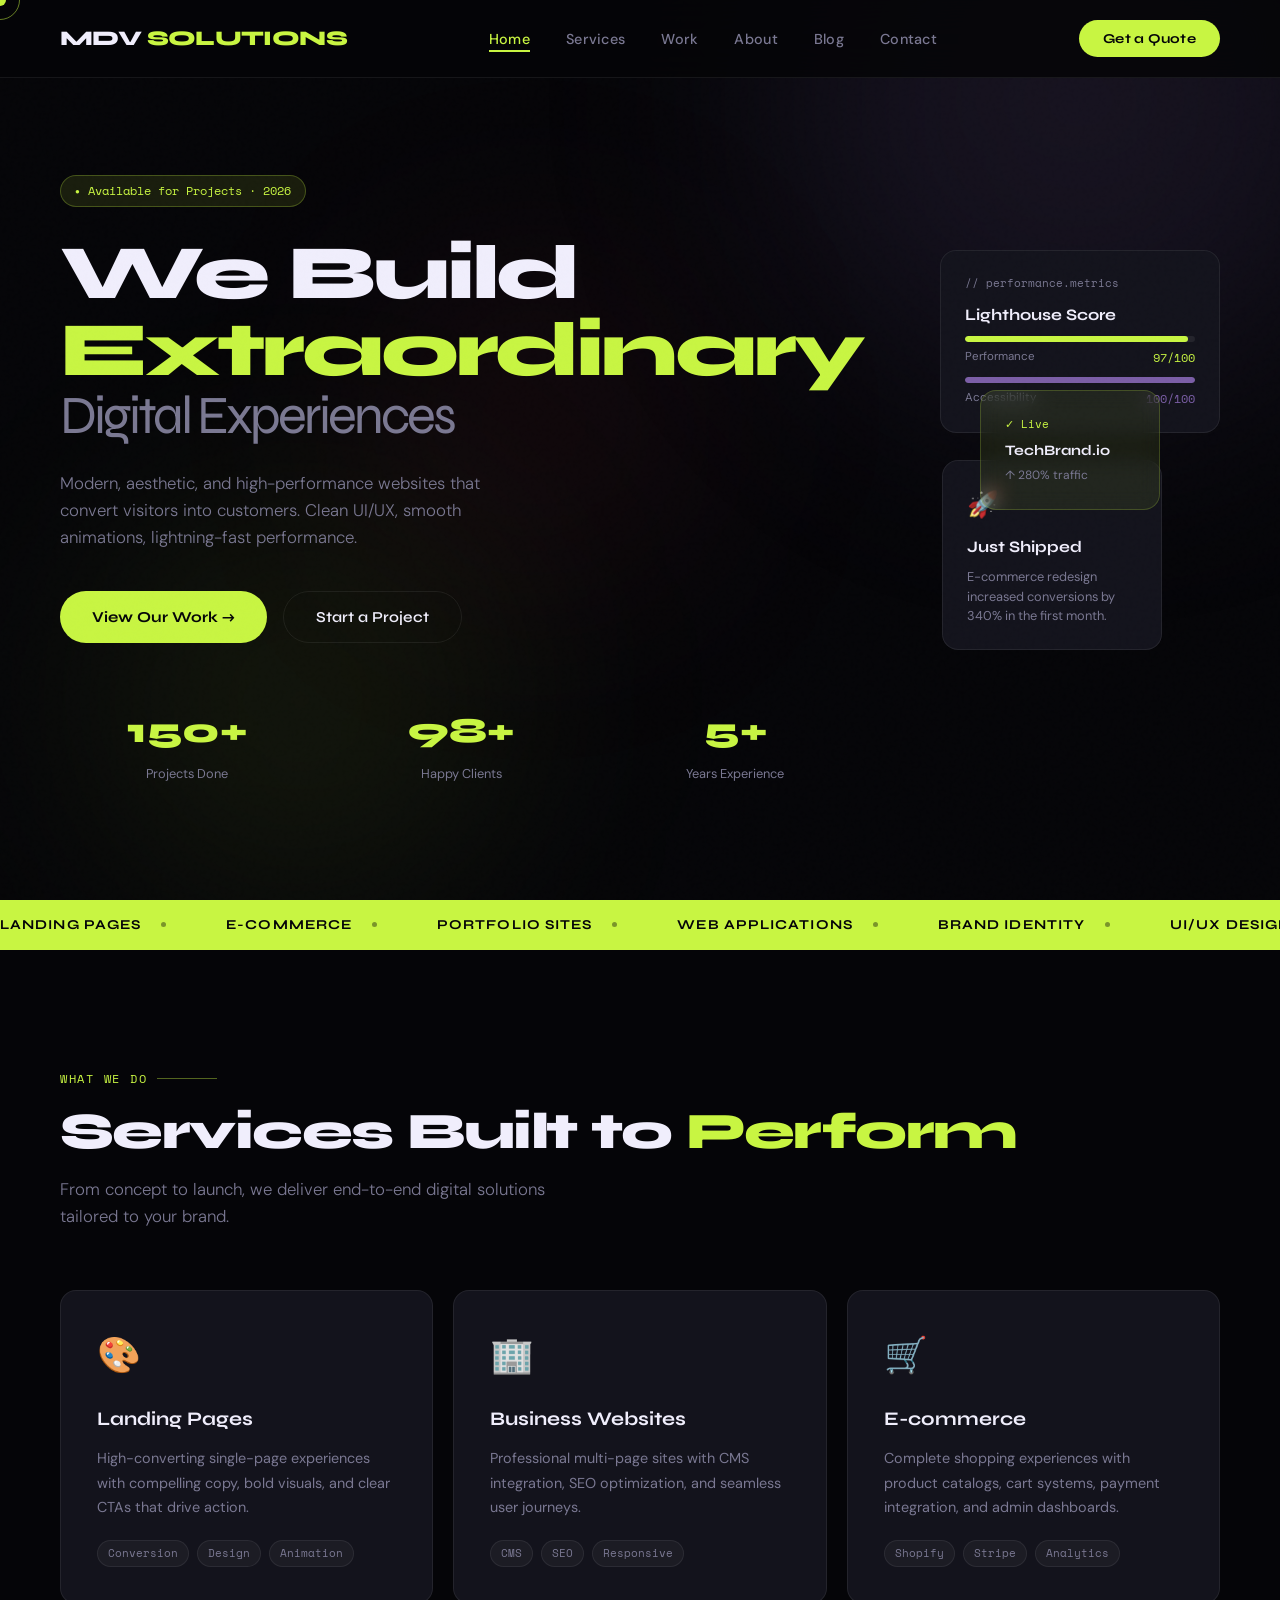
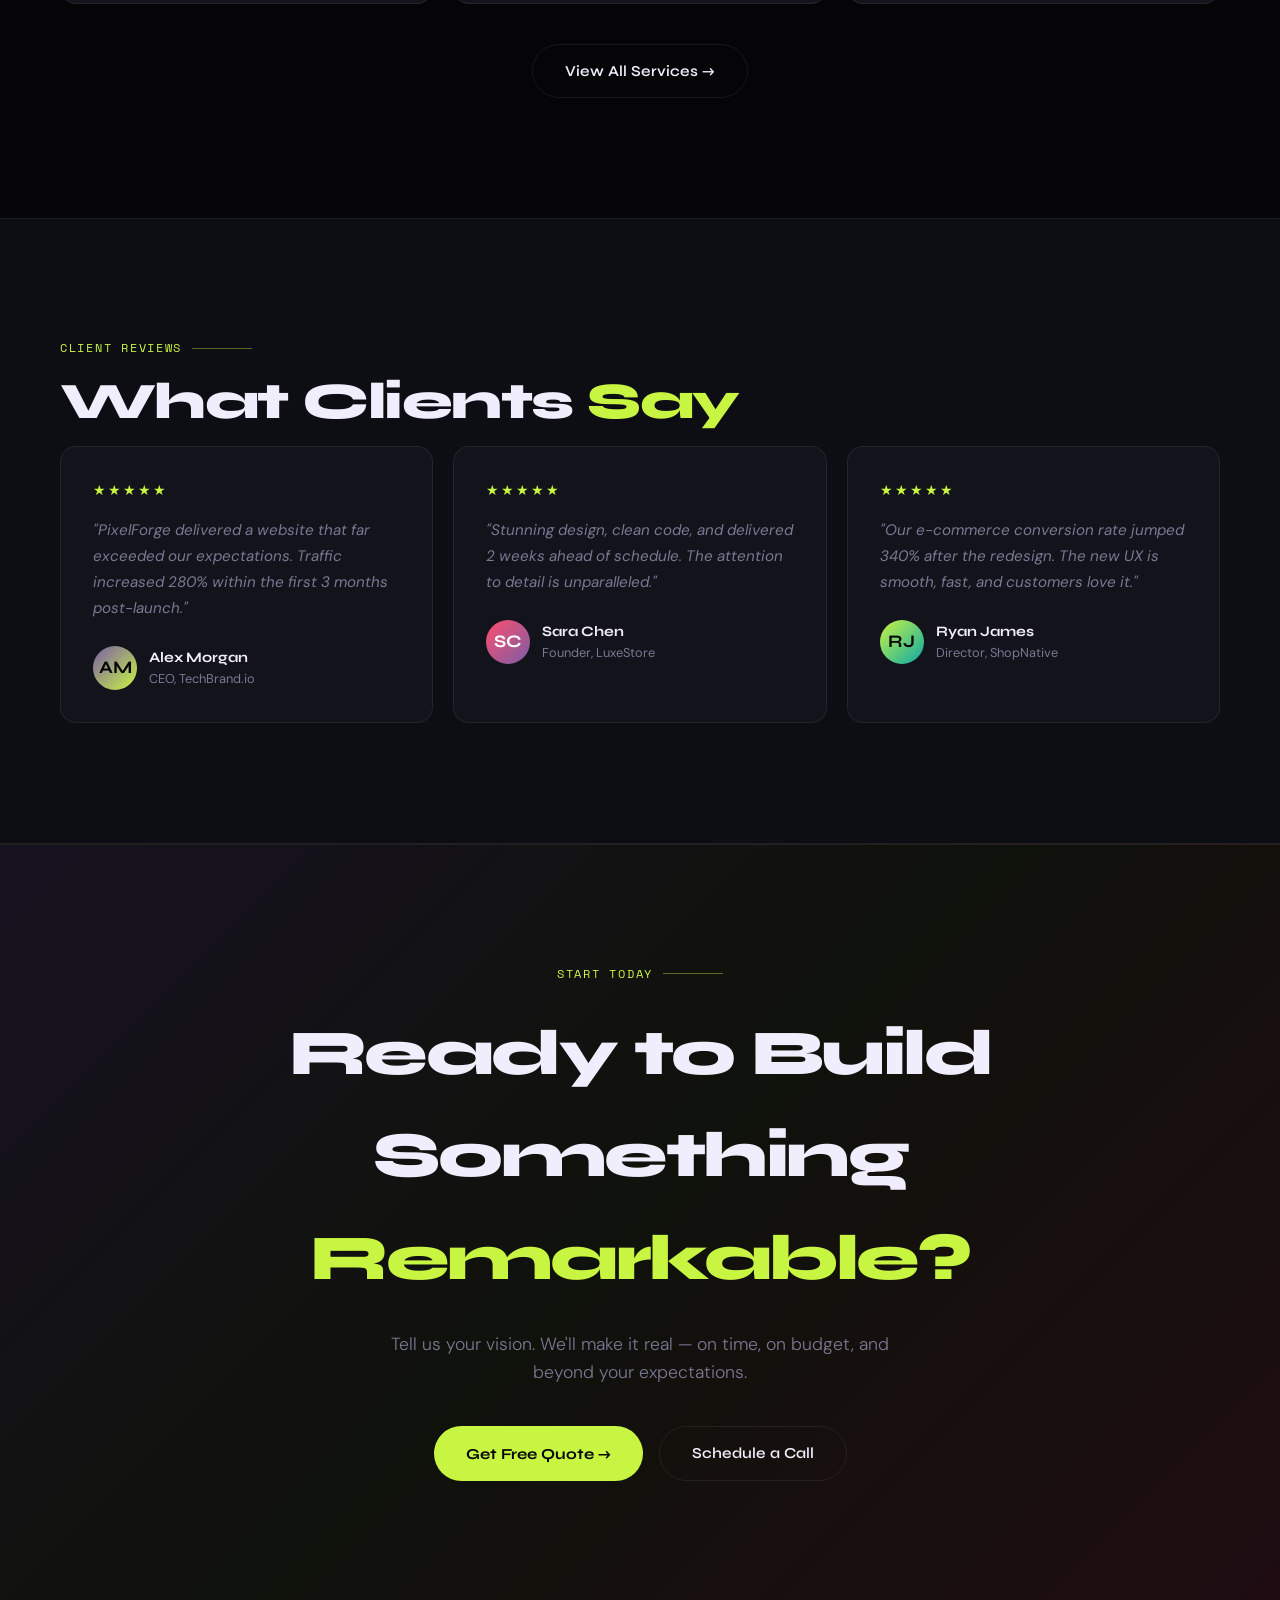
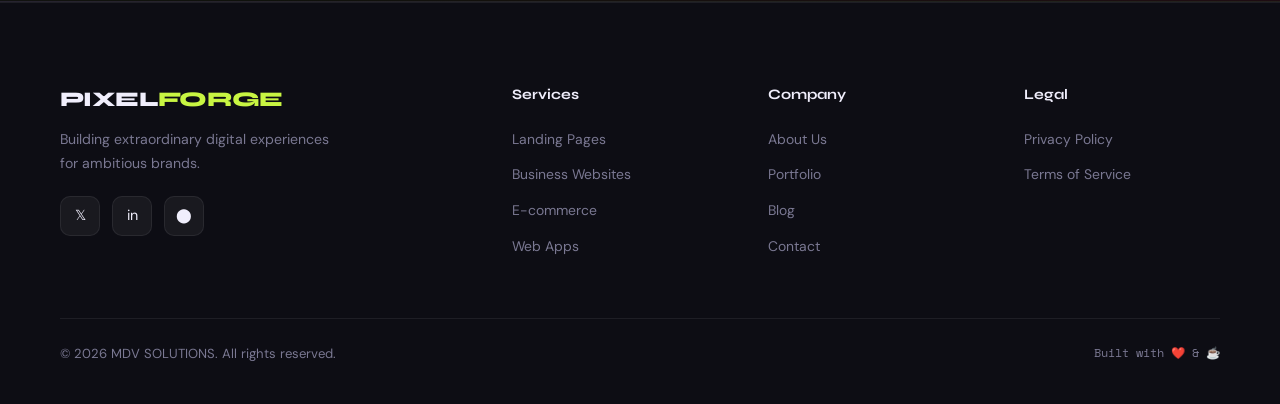
==== index.html @ b95e7944 "Update index.html" ====
<!DOCTYPE html>
<html lang="en">
<head>
<meta charset="UTF-8">
<meta name="viewport" content="width=device-width, initial-scale=1.0">
<title>MDV SOLUTIONS — Creative Web Development Agency</title>
<meta name="description" content="Modern, aesthetic, and high-performance websites for businesses and personal brands.">
<link rel="stylesheet" href="css/style.css">
<link rel="preconnect" href="https://fonts.googleapis.com">
<link href="https://fonts.googleapis.com/css2?family=Syne:wght@400;600;700;800&family=DM+Sans:ital,wght@0,300;0,400;0,500;1,300&family=Space+Mono:wght@400;700&display=swap" rel="stylesheet">
</head>
<body>

<div id="cursor"></div>
<div id="cursor-ring"></div>
<div class="scroll-progress" id="scroll-progress"></div>

<!-- Toast -->
<div class="toast" id="toast">
  <div class="toast-icon" id="toast-icon">✅</div>
  <div class="toast-text">
    <div class="toast-title" id="toast-title">Success!</div>
    <div class="toast-msg" id="toast-msg">Done.</div>
  </div>
</div>

<!-- Quote Modal -->
<div class="modal-overlay" id="modal">
  <div class="modal">
    <div class="modal-header">
      <div class="modal-title">Get a Free Quote</div>
      <button class="modal-close" onclick="closeModal()">✕</button>
    </div>
    <div class="form-group"><label class="form-label">Your Name</label><input class="form-input" id="modal-name" type="text" placeholder="John Doe"></div>
    <div class="form-group"><label class="form-label">Email Address</label><input class="form-input" id="modal-email" type="email" placeholder="john@example.com"></div>
    <div class="form-group">
      <label class="form-label">Project Type</label>
      <select class="form-select" id="modal-type">
        <option value="">Select a service</option>
        <option>Landing Page</option><option>Business Website</option><option>E-commerce</option><option>Portfolio</option><option>Custom Project</option>
      </select>
    </div>
    <div class="form-group">
      <label class="form-label">Budget Range</label>
      <select class="form-select" id="modal-budget">
        <option value="">Select budget</option>
        <option>$500 – $1,500</option><option>$1,500 – $5,000</option><option>$5,000 – $15,000</option><option>$15,000+</option>
      </select>
    </div>
    <div class="form-group"><label class="form-label">Brief Description</label><textarea class="form-textarea" id="modal-desc" placeholder="Tell us about your project..."></textarea></div>
    <button class="btn-primary" style="width:100%;justify-content:center" onclick="submitQuote()">Send Request →</button>
  </div>
</div>

<!-- Mobile Menu -->
<div class="mobile-menu" id="mobile-menu">
  <a href="index.html">Home</a>
  <a href="pages/services.html">Services</a>
  <a href="pages/work.html">Work</a>
  <a href="pages/about.html">About</a>
  <a href="pages/blog.html">Blog</a>
  <a href="pages/contact.html">Contact</a>
</div>

<!-- NAV -->
<nav id="navbar">
  <a class="logo" href="index.html">MDV <span>SOLUTIONS</span></a>
  <ul class="nav-links">
    <li><a href="index.html" class="current">Home</a></li>
    <li><a href="pages/services.html">Services</a></li>
    <li><a href="pages/work.html">Work</a></li>
    <li><a href="pages/about.html">About</a></li>
    <li><a href="pages/blog.html">Blog</a></li>
    <li><a href="pages/contact.html">Contact</a></li>
  </ul>
  <button class="nav-cta" onclick="openModal()">Get a Quote</button>
  <div class="hamburger" id="hamburger" onclick="toggleMobileMenu()">
    <span></span><span></span><span></span>
  </div>
</nav>

<!-- HERO -->
<section class="hero">
  <div class="hero-bg-orb orb1"></div>
  <div class="hero-bg-orb orb2"></div>
  <div class="hero-bg-orb orb3"></div>
  <div class="hero-left">
    <div class="hero-label">Available for Projects · 2026</div>
    <h1 class="hero-title">
      We Build <span class="line2">Extraordinary</span>
      <span class="line3">Digital Experiences</span>
    </h1>
    <p class="hero-desc">Modern, aesthetic, and high-performance websites that convert visitors into customers. Clean UI/UX, smooth animations, lightning-fast performance.</p>
    <div class="hero-actions">
      <a href="pages/work.html" class="btn-primary">View Our Work →</a>
      <button class="btn-outline" onclick="openModal()">Start a Project</button>
    </div>
    <div class="hero-stats">
      <div class="stat"><span class="stat-num" data-count="150">0+</span><span class="stat-label">Projects Done</span></div>
      <div class="stat"><span class="stat-num" data-count="98">0</span><span class="stat-label">Happy Clients</span></div>
      <div class="stat"><span class="stat-num" data-count="5">0</span><span class="stat-label">Years Experience</span></div>
    </div>
  </div>
  <div class="hero-visual">
    <div class="hero-card hc1">
      <div class="hc-label">// performance.metrics</div>
      <div class="hc-title">Lighthouse Score</div>
      <div class="hc-bar"><div class="hc-fill" style="width:97%"></div></div>
      <div style="display:flex;justify-content:space-between;margin-top:4px"><span style="font-size:0.72rem;color:var(--muted)">Performance</span><span class="hc-score">97/100</span></div>
      <div class="hc-bar" style="margin-top:10px"><div class="hc-fill" style="width:100%;background:var(--accent2)"></div></div>
      <div style="display:flex;justify-content:space-between;margin-top:4px"><span style="font-size:0.72rem;color:var(--muted)">Accessibility</span><span style="font-family:var(--font-mono);font-size:0.75rem;color:var(--accent2)">100/100</span></div>
    </div>
    <div class="hero-card hc2">
      <div class="hc-icon">🚀</div>
      <div class="hc-title">Just Shipped</div>
      <div class="hc-text">E-commerce redesign increased conversions by 340% in the first month.</div>
    </div>
    <div class="hero-card hc3">
      <div style="font-family:var(--font-mono);font-size:0.7rem;color:var(--accent);margin-bottom:6px">✓ Live</div>
      <div style="font-family:var(--font-head);font-weight:700;font-size:0.9rem">TechBrand.io</div>
      <div style="font-size:0.75rem;color:var(--muted);margin-top:4px">↑ 280% traffic</div>
    </div>
  </div>
</section>

<!-- Marquee -->
<div class="marquee-wrap">
  <div class="marquee-track">
    <span class="marquee-item">Landing Pages <span class="marquee-dot"></span></span>
    <span class="marquee-item">E-commerce <span class="marquee-dot"></span></span>
    <span class="marquee-item">Portfolio Sites <span class="marquee-dot"></span></span>
    <span class="marquee-item">Web Applications <span class="marquee-dot"></span></span>
    <span class="marquee-item">Brand Identity <span class="marquee-dot"></span></span>
    <span class="marquee-item">UI/UX Design <span class="marquee-dot"></span></span>
    <span class="marquee-item">SEO Optimization <span class="marquee-dot"></span></span>
    <span class="marquee-item">Animation & Motion <span class="marquee-dot"></span></span>
    <span class="marquee-item">Landing Pages <span class="marquee-dot"></span></span>
    <span class="marquee-item">E-commerce <span class="marquee-dot"></span></span>
    <span class="marquee-item">Portfolio Sites <span class="marquee-dot"></span></span>
    <span class="marquee-item">Web Applications <span class="marquee-dot"></span></span>
    <span class="marquee-item">Brand Identity <span class="marquee-dot"></span></span>
    <span class="marquee-item">UI/UX Design <span class="marquee-dot"></span></span>
    <span class="marquee-item">SEO Optimization <span class="marquee-dot"></span></span>
    <span class="marquee-item">Animation & Motion <span class="marquee-dot"></span></span>
  </div>
</div>

<!-- Services Preview -->
<section class="section">
  <div class="section-label">What We Do</div>
  <h2 class="section-title">Services Built to <span class="accent">Perform</span></h2>
  <p class="section-desc">From concept to launch, we deliver end-to-end digital solutions tailored to your brand.</p>
  <div class="services-grid">
    <div class="service-card"><div class="service-icon">🎨</div><div class="service-name">Landing Pages</div><div class="service-desc">High-converting single-page experiences with compelling copy, bold visuals, and clear CTAs that drive action.</div><div class="service-tags"><span class="tag">Conversion</span><span class="tag">Design</span><span class="tag">Animation</span></div></div>
    <div class="service-card"><div class="service-icon">🏢</div><div class="service-name">Business Websites</div><div class="service-desc">Professional multi-page sites with CMS integration, SEO optimization, and seamless user journeys.</div><div class="service-tags"><span class="tag">CMS</span><span class="tag">SEO</span><span class="tag">Responsive</span></div></div>
    <div class="service-card"><div class="service-icon">🛒</div><div class="service-name">E-commerce</div><div class="service-desc">Complete shopping experiences with product catalogs, cart systems, payment integration, and admin dashboards.</div><div class="service-tags"><span class="tag">Shopify</span><span class="tag">Stripe</span><span class="tag">Analytics</span></div></div>
  </div>
  <div style="text-align:center;margin-top:40px"><a href="pages/services.html" class="btn-outline">View All Services →</a></div>
</section>

<!-- Testimonials -->
<section class="section bg-alt">
  <div class="section-label">Client Reviews</div>
  <h2 class="section-title">What Clients <span class="accent">Say</span></h2>
  <div class="testimonials-grid">
    <div class="testimonial-card"><div class="stars">★★★★★</div><div class="testi-text">"PixelForge delivered a website that far exceeded our expectations. Traffic increased 280% within the first 3 months post-launch."</div><div class="testi-author"><div class="author-avatar av1">AM</div><div><div class="author-name">Alex Morgan</div><div class="author-role">CEO, TechBrand.io</div></div></div></div>
    <div class="testimonial-card"><div class="stars">★★★★★</div><div class="testi-text">"Stunning design, clean code, and delivered 2 weeks ahead of schedule. The attention to detail is unparalleled."</div><div class="testi-author"><div class="author-avatar av2">SC</div><div><div class="author-name">Sara Chen</div><div class="author-role">Founder, LuxeStore</div></div></div></div>
    <div class="testimonial-card"><div class="stars">★★★★★</div><div class="testi-text">"Our e-commerce conversion rate jumped 340% after the redesign. The new UX is smooth, fast, and customers love it."</div><div class="testi-author"><div class="author-avatar av3">RJ</div><div><div class="author-name">Ryan James</div><div class="author-role">Director, ShopNative</div></div></div></div>
  </div>
</section>

<!-- CTA -->
<div class="cta-section">
  <div class="section-label" style="justify-content:center;margin-bottom:20px">Start Today</div>
  <h2>Ready to Build Something <span class="accent">Remarkable?</span></h2>
  <p>Tell us your vision. We'll make it real — on time, on budget, and beyond your expectations.</p>
  <div style="display:flex;gap:16px;justify-content:center;flex-wrap:wrap">
    <button class="btn-primary" onclick="openModal()">Get Free Quote →</button>
    <a href="pages/contact.html" class="btn-outline">Schedule a Call</a>
  </div>
</div>

<!-- Footer -->
<footer>
  <div class="footer-grid">
    <div class="footer-brand">
      <a class="logo" href="index.html">PIXEL<span>FORGE</span></a>
      <p>Building extraordinary digital experiences for ambitious brands.</p>
      <div class="social-links">
        <div class="social-btn">𝕏</div><div class="social-btn">in</div><div class="social-btn">⬤</div>
      </div>
    </div>
    <div class="footer-col"><h4>Services</h4><ul class="footer-links"><li><a href="pages/services.html">Landing Pages</a></li><li><a href="pages/services.html">Business Websites</a></li><li><a href="pages/services.html">E-commerce</a></li><li><a href="pages/services.html">Web Apps</a></li></ul></div>
    <div class="footer-col"><h4>Company</h4><ul class="footer-links"><li><a href="pages/about.html">About Us</a></li><li><a href="pages/work.html">Portfolio</a></li><li><a href="pages/blog.html">Blog</a></li><li><a href="pages/contact.html">Contact</a></li></ul></div>
    <div class="footer-col"><h4>Legal</h4><ul class="footer-links"><li><a href="pages/privacy.html">Privacy Policy</a></li><li><a href="pages/terms.html">Terms of Service</a></li></ul></div>
  </div>
  <div class="footer-bottom"><p>© 2026 MDV SOLUTIONS. All rights reserved.</p><p style="font-family:var(--font-mono);font-size:0.72rem;color:var(--muted)">Built with ❤️ & ☕</p></div>
</footer>

<script src="js/main.js"></script>
<script>
  document.querySelectorAll('.stat-num').forEach(el => {
    const target = parseInt(el.dataset.count);
    let c = 0; const step = target / 60;
    const iv = setInterval(() => {
      c = Math.min(c + step, target);
      el.textContent = Math.floor(c) + (target >= 100 ? '+' : '+');
      if (c >= target) clearInterval(iv);
    }, 25);
  });
</script>
</body>
</html>
---- css/style.css ----
/* ===== CSS VARIABLES ===== */
:root {
  --bg: #050508;
  --bg2: #0d0d14;
  --surface: #111118;
  --border: rgba(255,255,255,0.07);
  --accent: #c8f542;
  --accent2: #7b5ea7;
  --accent3: #ff4d6d;
  --text: #f0eefc;
  --muted: #7a7892;
  --card: #13131c;
  --font-head: 'Syne', sans-serif;
  --font-body: 'DM Sans', sans-serif;
  --font-mono: 'Space Mono', monospace;
  --radius: 16px;
  --transition: 0.35s cubic-bezier(0.4,0,0.2,1);
}

/* ===== RESET ===== */
*, *::before, *::after { box-sizing: border-box; margin: 0; padding: 0; }
html { scroll-behavior: smooth; }
body {
  background: var(--bg);
  color: var(--text);
  font-family: var(--font-body);
  font-size: 16px;
  line-height: 1.6;
  overflow-x: hidden;
  cursor: none;
}
a { text-decoration: none; color: inherit; }

/* ===== NOISE OVERLAY ===== */
body::before {
  content: '';
  position: fixed; inset: 0;
  background-image: url("data:image/svg+xml,%3Csvg viewBox='0 0 256 256' xmlns='http://www.w3.org/2000/svg'%3E%3Cfilter id='noise'%3E%3CfeTurbulence type='fractalNoise' baseFrequency='0.9' numOctaves='4' stitchTiles='stitch'/%3E%3C/filter%3E%3Crect width='100%25' height='100%25' filter='url(%23noise)' opacity='0.04'/%3E%3C/svg%3E");
  pointer-events: none; z-index: 100; opacity: 0.4;
}

/* ===== CURSOR ===== */
#cursor {
  width: 12px; height: 12px; background: var(--accent); border-radius: 50%;
  position: fixed; top: 0; left: 0; pointer-events: none; z-index: 9999;
  transition: transform 0.15s ease, background 0.2s ease; mix-blend-mode: difference;
}
#cursor-ring {
  width: 40px; height: 40px; border: 1.5px solid rgba(200,245,66,0.5); border-radius: 50%;
  position: fixed; top: 0; left: 0; pointer-events: none; z-index: 9998; transition: all 0.12s ease;
}

/* ===== SCROLL PROGRESS ===== */
.scroll-progress {
  position: fixed; top: 0; left: 0; height: 3px;
  background: var(--accent); z-index: 600; transition: width 0.1s linear; width: 0;
}

/* ===== NAVIGATION ===== */
nav {
  position: fixed; top: 0; left: 0; right: 0; z-index: 500;
  display: flex; align-items: center; justify-content: space-between;
  padding: 20px 60px;
  background: rgba(5,5,8,0.85); backdrop-filter: blur(20px);
  border-bottom: 1px solid var(--border); transition: padding var(--transition);
}
nav.scrolled { padding: 14px 60px; }
.logo {
  font-family: var(--font-head); font-weight: 800; font-size: 1.3rem;
  letter-spacing: -0.03em; color: var(--text); cursor: pointer; text-decoration: none;
}
.logo span { color: var(--accent); }
.nav-links { display: flex; gap: 36px; list-style: none; }
.nav-links a {
  font-family: var(--font-body); font-weight: 500; font-size: 0.9rem;
  color: var(--muted); text-decoration: none; letter-spacing: 0.02em;
  transition: color var(--transition); cursor: pointer; position: relative;
}
.nav-links a::after {
  content: ''; position: absolute; bottom: -4px; left: 0;
  width: 0; height: 1.5px; background: var(--accent); transition: width var(--transition);
}
.nav-links a:hover { color: var(--text); }
.nav-links a:hover::after, .nav-links a.current::after { width: 100%; }
.nav-links a.current { color: var(--accent); }
.nav-cta {
  background: var(--accent); color: #050508; border: none; padding: 10px 24px;
  border-radius: 100px; font-family: var(--font-head); font-weight: 700;
  font-size: 0.85rem; letter-spacing: 0.02em; cursor: pointer; transition: all var(--transition);
}
.nav-cta:hover { transform: translateY(-2px); box-shadow: 0 8px 30px rgba(200,245,66,0.35); }
.hamburger { display: none; flex-direction: column; gap: 5px; cursor: pointer; padding: 4px; }
.hamburger span { width: 24px; height: 2px; background: var(--text); transition: all 0.3s ease; border-radius: 2px; }

/* ===== MOBILE MENU ===== */
.mobile-menu {
  position: fixed; top: 0; left: 0; right: 0; bottom: 0; z-index: 450;
  background: rgba(5,5,8,0.98); backdrop-filter: blur(20px);
  display: flex; flex-direction: column; align-items: center; justify-content: center; gap: 32px;
  transform: translateX(100%); transition: transform 0.4s cubic-bezier(0.4,0,0.2,1);
}
.mobile-menu.open { transform: translateX(0); }
.mobile-menu a {
  font-family: var(--font-head); font-size: 2rem; font-weight: 800;
  color: var(--text); text-decoration: none; transition: color var(--transition);
  letter-spacing: -0.03em;
}
.mobile-menu a:hover { color: var(--accent); }

/* ===== HERO ===== */
.hero {
  min-height: 100vh; padding: 160px 60px 100px;
  display: grid; grid-template-columns: 1fr 1fr; align-items: center;
  gap: 80px; position: relative; overflow: hidden;
}
.hero-bg-orb { position: absolute; border-radius: 50%; filter: blur(120px); pointer-events: none; }
.orb1 { width: 600px; height: 600px; background: rgba(123,94,167,0.15); top: -200px; right: -100px; }
.orb2 { width: 400px; height: 400px; background: rgba(200,245,66,0.08); bottom: 0; left: 100px; }
.orb3 { width: 300px; height: 300px; background: rgba(255,77,109,0.08); top: 30%; left: 30%; }
.hero-label {
  display: inline-flex; align-items: center; gap: 8px;
  background: rgba(200,245,66,0.1); border: 1px solid rgba(200,245,66,0.25);
  color: var(--accent); font-family: var(--font-mono); font-size: 0.72rem;
  padding: 6px 14px; border-radius: 100px; margin-bottom: 28px;
  animation: fadeUp 0.6s ease 0.1s both;
}
.hero-label::before { content: '●'; font-size: 0.5rem; animation: pulse 2s infinite; }
h1.hero-title {
  font-family: var(--font-head); font-size: clamp(3rem, 6vw, 5.5rem); font-weight: 800;
  line-height: 1.0; letter-spacing: -0.04em; margin-bottom: 28px;
  animation: fadeUp 0.6s ease 0.2s both;
}
h1.hero-title .line2 { color: var(--accent); display: block; }
h1.hero-title .line3 { color: var(--muted); font-weight: 400; display: block; font-size: 0.7em; }
.hero-desc { font-size: 1.05rem; color: var(--muted); max-width: 440px; margin-bottom: 40px; font-weight: 300; animation: fadeUp 0.6s ease 0.3s both; }
.hero-actions { display: flex; gap: 16px; flex-wrap: wrap; animation: fadeUp 0.6s ease 0.4s both; }
.hero-stats { display: grid; grid-template-columns: repeat(3,1fr); gap: 20px; margin-top: 60px; animation: fadeUp 0.6s ease 0.5s both; }
.stat { text-align: center; }
.stat-num { font-family: var(--font-head); font-size: 2.2rem; font-weight: 800; color: var(--accent); display: block; }
.stat-label { font-size: 0.8rem; color: var(--muted); }
.hero-visual { position: relative; animation: fadeLeft 0.7s ease 0.3s both; height: 500px; }
.hero-card {
  background: var(--card); border: 1px solid var(--border); border-radius: var(--radius);
  padding: 24px; position: absolute; backdrop-filter: blur(10px);
}
.hc1 { width: 280px; top: 20px; right: 0; animation: float1 4s ease-in-out infinite; }
.hc2 { width: 220px; bottom: 80px; left: 0; animation: float2 5s ease-in-out infinite; }
.hc3 { width: 180px; top: 160px; right: 60px; background: rgba(200,245,66,0.08); border-color: rgba(200,245,66,0.2); animation: float3 3.5s ease-in-out infinite; }
.hc-label { font-family: var(--font-mono); font-size: 0.68rem; color: var(--muted); margin-bottom: 10px; }
.hc-title { font-family: var(--font-head); font-weight: 700; font-size: 1rem; margin-bottom: 8px; }
.hc-bar { height: 6px; border-radius: 100px; background: var(--border); margin-bottom: 6px; overflow: hidden; }
.hc-fill { height: 100%; border-radius: 100px; background: var(--accent); }
.hc-score { font-family: var(--font-mono); font-size: 0.75rem; color: var(--accent); }
.hc-icon { font-size: 1.6rem; margin-bottom: 8px; }
.hc-text { font-size: 0.8rem; color: var(--muted); line-height: 1.5; }

/* ===== MARQUEE ===== */
.marquee-wrap { background: var(--accent); padding: 14px 0; overflow: hidden; display: flex; }
.marquee-track { display: flex; gap: 60px; white-space: nowrap; animation: marquee 20s linear infinite; }
.marquee-item {
  font-family: var(--font-head); font-weight: 700; font-size: 0.85rem;
  letter-spacing: 0.08em; color: #050508; text-transform: uppercase;
  display: flex; align-items: center; gap: 20px;
}
.marquee-dot { width: 5px; height: 5px; background: #050508; border-radius: 50%; opacity: 0.4; }

/* ===== SECTIONS ===== */
.section { padding: 120px 60px; }
.bg-alt { background: var(--bg2); border-top: 1px solid var(--border); border-bottom: 1px solid var(--border); }
.section-label {
  font-family: var(--font-mono); font-size: 0.72rem; letter-spacing: 0.15em;
  color: var(--accent); text-transform: uppercase; margin-bottom: 16px;
  display: flex; align-items: center; gap: 10px;
}
.section-label::after { content: ''; flex: 1; max-width: 60px; height: 1px; background: var(--accent); opacity: 0.4; }
h2.section-title {
  font-family: var(--font-head); font-size: clamp(2rem, 4vw, 3.2rem); font-weight: 800;
  letter-spacing: -0.03em; line-height: 1.1; margin-bottom: 16px;
}
.section-desc { color: var(--muted); font-size: 1.05rem; max-width: 500px; font-weight: 300; margin-bottom: 60px; }
.accent { color: var(--accent); }
.center { text-align: center; }
.center .section-label { justify-content: center; }
.center .section-desc { margin: 0 auto 60px; }

/* ===== BUTTONS ===== */
.btn-primary {
  background: var(--accent); color: #050508; border: none; padding: 14px 32px;
  border-radius: 100px; font-family: var(--font-head); font-weight: 700; font-size: 0.95rem;
  cursor: pointer; transition: all var(--transition); display: inline-flex; align-items: center; gap: 8px;
}
.btn-primary:hover { transform: translateY(-3px); box-shadow: 0 12px 40px rgba(200,245,66,0.4); }
.btn-outline {
  background: transparent; color: var(--text); border: 1.5px solid var(--border); padding: 14px 32px;
  border-radius: 100px; font-family: var(--font-head); font-weight: 600; font-size: 0.95rem;
  cursor: pointer; transition: all var(--transition); display: inline-flex; align-items: center;
}
.btn-outline:hover { border-color: var(--accent); color: var(--accent); background: rgba(200,245,66,0.05); }

/* ===== CARDS: SERVICES ===== */
.services-grid { display: grid; grid-template-columns: repeat(auto-fit, minmax(300px, 1fr)); gap: 20px; }
.service-card {
  background: var(--card); border: 1px solid var(--border); border-radius: var(--radius);
  padding: 36px; transition: all var(--transition); position: relative; overflow: hidden; cursor: pointer;
}
.service-card::before {
  content: ''; position: absolute; top: 0; left: 0; right: 0; height: 2px;
  background: var(--accent); transform: scaleX(0); transition: transform var(--transition);
}
.service-card:hover { transform: translateY(-6px); border-color: rgba(200,245,66,0.2); background: #16161f; }
.service-card:hover::before { transform: scaleX(1); }
.service-icon { font-size: 2.2rem; margin-bottom: 20px; }
.service-name { font-family: var(--font-head); font-size: 1.2rem; font-weight: 700; margin-bottom: 12px; }
.service-desc { color: var(--muted); font-size: 0.9rem; line-height: 1.7; margin-bottom: 20px; }
.service-tags { display: flex; flex-wrap: wrap; gap: 8px; }
.tag {
  font-family: var(--font-mono); font-size: 0.68rem; padding: 4px 10px;
  border-radius: 100px; background: rgba(255,255,255,0.04); border: 1px solid var(--border); color: var(--muted);
}

/* ===== WORK ===== */
.work-grid { display: grid; grid-template-columns: repeat(auto-fit, minmax(340px, 1fr)); gap: 24px; }
.work-card {
  border-radius: var(--radius); overflow: hidden; border: 1px solid var(--border);
  cursor: pointer; transition: all var(--transition); background: var(--card);
}
.work-card:hover { transform: translateY(-8px); box-shadow: 0 20px 60px rgba(0,0,0,0.5); border-color: rgba(200,245,66,0.2); }
.work-thumb { height: 240px; position: relative; overflow: hidden; display: flex; align-items: center; justify-content: center; }
.wt1{background:linear-gradient(135deg,#1a1a2e,#16213e,#0f3460)}
.wt2{background:linear-gradient(135deg,#1a0533,#3d0d6d,#6c0e9e)}
.wt3{background:linear-gradient(135deg,#0d2137,#0a4769,#0c7ea8)}
.wt4{background:linear-gradient(135deg,#2d1b00,#6b3d00,#c97700)}
.wt5{background:linear-gradient(135deg,#001a12,#003d2b,#006649)}
.wt6{background:linear-gradient(135deg,#1a0014,#4a003d,#7a0066)}
.mock-browser { width: 200px; border-radius: 8px; background: rgba(0,0,0,0.6); border: 1px solid rgba(255,255,255,0.15); overflow: hidden; }
.mock-titlebar { padding: 6px 10px; background: rgba(255,255,255,0.08); display: flex; align-items: center; gap: 5px; }
.dot { width: 6px; height: 6px; border-radius: 50%; }
.d-red{background:#ff5f57}.d-yellow{background:#febc2e}.d-green{background:#28c840}
.mock-content { padding: 10px; }
.mock-line { height: 6px; border-radius: 3px; background: rgba(255,255,255,0.2); margin-bottom: 5px; }
.work-overlay {
  position: absolute; inset: 0; background: rgba(5,5,8,0.8);
  display: flex; align-items: center; justify-content: center;
  opacity: 0; transition: opacity var(--transition);
}
.work-card:hover .work-overlay { opacity: 1; }
.view-btn {
  background: var(--accent); color: #050508; padding: 10px 24px; border-radius: 100px;
  font-family: var(--font-head); font-weight: 700; font-size: 0.85rem; border: none; cursor: pointer;
}
.work-info { padding: 20px 24px; }
.work-cat { font-family: var(--font-mono); font-size: 0.68rem; color: var(--accent); margin-bottom: 6px; text-transform: uppercase; letter-spacing: 0.1em; }
.work-title { font-family: var(--font-head); font-weight: 700; font-size: 1.05rem; margin-bottom: 8px; }
.work-desc-small { font-size: 0.85rem; color: var(--muted); }

/* ===== PROCESS ===== */
.process-steps { display: grid; grid-template-columns: repeat(auto-fit, minmax(200px, 1fr)); position: relative; }
.process-steps::before {
  content: ''; position: absolute; top: 30px; left: 8%; right: 8%; height: 1px;
  background: linear-gradient(90deg, transparent, var(--border) 20%, var(--border) 80%, transparent);
}
.process-step { padding: 24px 20px; text-align: center; position: relative; z-index: 1; }
.step-num {
  width: 60px; height: 60px; border-radius: 50%; background: var(--bg2); border: 2px solid var(--border);
  display: flex; align-items: center; justify-content: center; font-family: var(--font-mono);
  font-size: 1rem; font-weight: 700; color: var(--accent); margin: 0 auto 16px; transition: all var(--transition);
}
.process-step:hover .step-num { background: var(--accent); color: #050508; border-color: var(--accent); }
.step-title { font-family: var(--font-head); font-weight: 700; font-size: 0.95rem; margin-bottom: 8px; }
.step-desc { font-size: 0.82rem; color: var(--muted); line-height: 1.6; }

/* ===== TESTIMONIALS ===== */
.testimonials-grid { display: grid; grid-template-columns: repeat(auto-fit, minmax(300px, 1fr)); gap: 20px; }
.testimonial-card {
  background: var(--card); border: 1px solid var(--border); border-radius: var(--radius);
  padding: 32px; transition: all var(--transition);
}
.testimonial-card:hover { border-color: rgba(200,245,66,0.15); transform: translateY(-4px); }
.stars { color: var(--accent); font-size: 0.9rem; margin-bottom: 16px; letter-spacing: 2px; }
.testi-text { font-size: 0.95rem; color: var(--muted); line-height: 1.7; margin-bottom: 24px; font-style: italic; }
.testi-author { display: flex; align-items: center; gap: 12px; }
.author-avatar { width: 44px; height: 44px; border-radius: 50%; display: flex; align-items: center; justify-content: center; font-size: 1.1rem; font-weight: 700; font-family: var(--font-head); }
.av1{background:linear-gradient(135deg,#7b5ea7,#c8f542);color:#050508}
.av2{background:linear-gradient(135deg,#ff4d6d,#7b5ea7);color:white}
.av3{background:linear-gradient(135deg,#c8f542,#0ca8a8);color:#050508}
.av4{background:linear-gradient(135deg,#ff8c42,#ff4d6d);color:white}
.av5{background:linear-gradient(135deg,#0ca8a8,#7b5ea7);color:white}
.av6{background:linear-gradient(135deg,#c8f542,#7b5ea7);color:#050508}
.author-name { font-family: var(--font-head); font-weight: 700; font-size: 0.9rem; }
.author-role { font-size: 0.8rem; color: var(--muted); }

/* ===== PRICING ===== */
.pricing-grid { display: grid; grid-template-columns: repeat(auto-fit, minmax(280px, 1fr)); gap: 20px; max-width: 1000px; margin: 0 auto; }
.pricing-card {
  background: var(--card); border: 1px solid var(--border); border-radius: var(--radius);
  padding: 40px 32px; transition: all var(--transition); position: relative; overflow: hidden;
}
.pricing-card.featured { border-color: var(--accent); background: linear-gradient(135deg,rgba(200,245,66,0.05),rgba(123,94,167,0.05)); }
.pricing-card.featured::before {
  content: 'MOST POPULAR'; position: absolute; top: 20px; right: 20px;
  background: var(--accent); color: #050508; font-family: var(--font-mono); font-size: 0.6rem;
  font-weight: 700; padding: 4px 10px; border-radius: 100px; letter-spacing: 0.1em;
}
.pricing-card:hover { transform: translateY(-6px); box-shadow: 0 20px 60px rgba(0,0,0,0.4); }
.plan-name { font-family: var(--font-head); font-weight: 700; font-size: 0.9rem; color: var(--muted); text-transform: uppercase; letter-spacing: 0.1em; margin-bottom: 16px; }
.plan-price { font-family: var(--font-head); font-size: 3rem; font-weight: 800; line-height: 1; margin-bottom: 8px; }
.plan-price span { font-size: 1rem; color: var(--muted); font-weight: 400; font-family: var(--font-body); }
.plan-desc { font-size: 0.85rem; color: var(--muted); margin-bottom: 28px; }
.plan-features { list-style: none; margin-bottom: 32px; display: flex; flex-direction: column; gap: 10px; }
.plan-features li { display: flex; align-items: center; gap: 10px; font-size: 0.88rem; color: var(--muted); }
.plan-features li::before { content: '✓'; color: var(--accent); font-weight: 700; font-size: 0.8rem; }
.plan-features li.disabled { opacity: 0.35; }
.plan-features li.disabled::before { content: '×'; color: var(--muted); }

/* ===== FAQ ===== */
.faq-list { max-width: 760px; margin: 0 auto; }
.faq-item { border: 1px solid var(--border); border-radius: 12px; margin-bottom: 12px; overflow: hidden; transition: border-color var(--transition); }
.faq-item.open { border-color: rgba(200,245,66,0.25); }
.faq-q { padding: 22px 28px; font-family: var(--font-head); font-weight: 600; font-size: 0.95rem; cursor: pointer; display: flex; align-items: center; justify-content: space-between; gap: 16px; }
.faq-q:hover { color: var(--accent); }
.faq-icon { color: var(--accent); font-size: 1.2rem; transition: transform 0.3s ease; flex-shrink: 0; }
.faq-item.open .faq-icon { transform: rotate(45deg); }
.faq-a { max-height: 0; overflow: hidden; transition: max-height 0.4s ease; }
.faq-item.open .faq-a { max-height: 300px; }
.faq-a-inner { padding: 0 28px 22px; font-size: 0.9rem; color: var(--muted); line-height: 1.7; }

/* ===== TEAM ===== */
.team-grid { display: grid; grid-template-columns: repeat(auto-fit, minmax(220px, 1fr)); gap: 20px; }
.team-card { background: var(--card); border: 1px solid var(--border); border-radius: var(--radius); padding: 28px 24px; text-align: center; transition: all var(--transition); }
.team-card:hover { transform: translateY(-6px); border-color: rgba(200,245,66,0.2); }
.team-avatar { width: 80px; height: 80px; border-radius: 50%; margin: 0 auto 16px; display: flex; align-items: center; justify-content: center; font-size: 1.8rem; font-family: var(--font-head); font-weight: 800; }
.team-name { font-family: var(--font-head); font-weight: 700; font-size: 1rem; margin-bottom: 4px; }
.team-role { font-size: 0.8rem; color: var(--accent); font-family: var(--font-mono); margin-bottom: 12px; }
.team-bio { font-size: 0.82rem; color: var(--muted); line-height: 1.6; }

/* ===== TECH STACK ===== */
.tech-grid { display: flex; flex-wrap: wrap; gap: 12px; margin-top: 40px; }
.tech-badge {
  background: var(--card); border: 1px solid var(--border); border-radius: 10px;
  padding: 10px 16px; font-family: var(--font-mono); font-size: 0.78rem; color: var(--text);
  transition: all var(--transition); display: flex; align-items: center; gap: 8px;
}
.tech-badge:hover { border-color: var(--accent); color: var(--accent); background: rgba(200,245,66,0.05); }

/* ===== BLOG ===== */
.blog-grid { display: grid; grid-template-columns: repeat(auto-fit, minmax(320px, 1fr)); gap: 24px; }
.blog-card { background: var(--card); border: 1px solid var(--border); border-radius: var(--radius); overflow: hidden; cursor: pointer; transition: all var(--transition); }
.blog-card:hover { transform: translateY(-6px); border-color: rgba(200,245,66,0.2); }
.blog-thumb { height: 180px; display: flex; align-items: center; justify-content: center; font-size: 2.5rem; }
.bt1{background:linear-gradient(135deg,#0d1b2a,#1b3a6b)}.bt2{background:linear-gradient(135deg,#1a0533,#5a0e9e)}
.bt3{background:linear-gradient(135deg,#001a0a,#006649)}.bt4{background:linear-gradient(135deg,#2d1b00,#a06000)}
.bt5{background:linear-gradient(135deg,#0d1b2a,#0a4769)}.bt6{background:linear-gradient(135deg,#1a0014,#6a0046)}
.blog-body { padding: 24px; }
.blog-cat { font-family: var(--font-mono); font-size: 0.68rem; color: var(--accent); margin-bottom: 8px; text-transform: uppercase; letter-spacing: 0.1em; }
.blog-title { font-family: var(--font-head); font-weight: 700; font-size: 1rem; margin-bottom: 10px; line-height: 1.4; }
.blog-excerpt { font-size: 0.85rem; color: var(--muted); line-height: 1.6; margin-bottom: 16px; }
.blog-meta { display: flex; align-items: center; gap: 16px; font-family: var(--font-mono); font-size: 0.7rem; color: var(--muted); }

/* ===== CONTACT FORM ===== */
.contact-grid { display: grid; grid-template-columns: 1fr 1fr; gap: 80px; align-items: start; }
.contact-info-item { display: flex; gap: 16px; margin-bottom: 28px; }
.ci-icon { width: 44px; height: 44px; background: rgba(200,245,66,0.1); border: 1px solid rgba(200,245,66,0.2); border-radius: 12px; display: flex; align-items: center; justify-content: center; font-size: 1rem; flex-shrink: 0; }
.ci-label { font-family: var(--font-mono); font-size: 0.7rem; color: var(--muted); margin-bottom: 4px; letter-spacing: 0.1em; }
.ci-val { font-family: var(--font-head); font-weight: 600; font-size: 0.95rem; }
.form-group { margin-bottom: 20px; }
.form-label { display: block; font-family: var(--font-mono); font-size: 0.72rem; color: var(--muted); margin-bottom: 8px; letter-spacing: 0.08em; text-transform: uppercase; }
.form-input, .form-select, .form-textarea {
  width: 100%; background: var(--card); border: 1.5px solid var(--border);
  color: var(--text); padding: 14px 18px; border-radius: 12px;
  font-family: var(--font-body); font-size: 0.9rem; transition: border-color var(--transition); outline: none;
}
.form-input:focus, .form-select:focus, .form-textarea:focus { border-color: var(--accent); }
.form-input::placeholder, .form-textarea::placeholder { color: var(--muted); }
.form-select { appearance: none; cursor: pointer; }
.form-select option { background: var(--bg2); }
.form-textarea { resize: vertical; min-height: 120px; }
.form-row { display: grid; grid-template-columns: 1fr 1fr; gap: 16px; }
#form-success { display: none; background: rgba(200,245,66,0.1); border: 1px solid rgba(200,245,66,0.3); border-radius: var(--radius); padding: 20px 24px; text-align: center; color: var(--accent); font-family: var(--font-head); font-weight: 600; margin-top: 16px; }

/* ===== FILTER BUTTONS ===== */
.filter-btn { background: var(--card); border: 1px solid var(--border); color: var(--muted); padding: 8px 18px; border-radius: 100px; font-family: var(--font-mono); font-size: 0.75rem; cursor: pointer; transition: all var(--transition); }
.filter-btn:hover, .active-filter { background: var(--accent); border-color: var(--accent); color: #050508; }

/* ===== CTA SECTION ===== */
.cta-section {
  background: linear-gradient(135deg,rgba(123,94,167,0.15) 0%,rgba(200,245,66,0.05) 50%,rgba(255,77,109,0.1) 100%);
  border-top: 1px solid var(--border); border-bottom: 1px solid var(--border);
  text-align: center; padding: 120px 60px; position: relative; overflow: hidden;
}
.cta-section h2 { font-family: var(--font-head); font-size: clamp(2.5rem,5vw,4rem); font-weight: 800; letter-spacing: -0.04em; margin-bottom: 20px; }
.cta-section p { color: var(--muted); font-size: 1.1rem; max-width: 500px; margin: 0 auto 40px; font-weight: 300; }

/* ===== MODAL ===== */
.modal-overlay {
  position: fixed; inset: 0; z-index: 800; background: rgba(5,5,8,0.85); backdrop-filter: blur(12px);
  display: flex; align-items: center; justify-content: center; padding: 20px;
  opacity: 0; pointer-events: none; transition: opacity 0.3s ease;
}
.modal-overlay.open { opacity: 1; pointer-events: all; }
.modal {
  background: var(--card); border: 1px solid var(--border); border-radius: 20px;
  padding: 40px; max-width: 480px; width: 100%; max-height: 90vh; overflow-y: auto;
  transform: scale(0.95); transition: transform 0.3s ease;
}
.modal-overlay.open .modal { transform: scale(1); }
.modal-header { display: flex; align-items: center; justify-content: space-between; margin-bottom: 24px; }
.modal-title { font-family: var(--font-head); font-weight: 800; font-size: 1.3rem; }
.modal-close { width: 36px; height: 36px; border-radius: 8px; background: var(--border); border: none; color: var(--text); font-size: 1.1rem; cursor: pointer; display: flex; align-items: center; justify-content: center; transition: background var(--transition); }
.modal-close:hover { background: rgba(255,77,109,0.2); color: var(--accent3); }

/* ===== TOAST ===== */
.toast {
  position: fixed; bottom: 30px; right: 30px; z-index: 9000; background: var(--card);
  border: 1px solid rgba(200,245,66,0.3); border-radius: 12px; padding: 16px 20px;
  display: flex; align-items: center; gap: 12px; font-size: 0.88rem;
  transform: translateY(100px); opacity: 0; transition: all 0.4s cubic-bezier(0.4,0,0.2,1); max-width: 320px;
}
.toast.show { transform: translateY(0); opacity: 1; }
.toast-icon { font-size: 1.2rem; }
.toast-title { font-family: var(--font-head); font-weight: 700; margin-bottom: 2px; color: var(--accent); }
.toast-msg { color: var(--muted); font-size: 0.8rem; }

/* ===== PAGE HEADER ===== */
.page-header { padding: 160px 60px 80px; text-align: center; border-bottom: 1px solid var(--border); position: relative; overflow: hidden; }
.page-header::before { content: ''; position: absolute; width: 500px; height: 500px; border-radius: 50%; background: rgba(123,94,167,0.1); filter: blur(100px); top: -200px; left: 50%; transform: translateX(-50%); }

/* ===== FOOTER ===== */
footer { background: var(--bg2); border-top: 1px solid var(--border); padding: 80px 60px 40px; }
.footer-grid { display: grid; grid-template-columns: 2fr 1fr 1fr 1fr; gap: 60px; margin-bottom: 60px; }
.footer-brand p { color: var(--muted); font-size: 0.88rem; line-height: 1.7; max-width: 280px; margin-top: 12px; }
.footer-col h4 { font-family: var(--font-head); font-weight: 700; font-size: 0.9rem; margin-bottom: 20px; color: var(--text); }
.footer-links { list-style: none; display: flex; flex-direction: column; gap: 10px; }
.footer-links a { color: var(--muted); text-decoration: none; font-size: 0.87rem; cursor: pointer; transition: color var(--transition); }
.footer-links a:hover { color: var(--accent); }
.social-links { display: flex; gap: 12px; margin-top: 20px; }
.social-btn { width: 40px; height: 40px; border-radius: 10px; background: rgba(255,255,255,0.05); border: 1px solid var(--border); display: flex; align-items: center; justify-content: center; font-size: 0.9rem; cursor: pointer; transition: all var(--transition); }
.social-btn:hover { background: var(--accent); border-color: var(--accent); }
.footer-bottom { border-top: 1px solid var(--border); padding-top: 24px; display: flex; align-items: center; justify-content: space-between; flex-wrap: wrap; gap: 12px; }
.footer-bottom p { font-size: 0.82rem; color: var(--muted); }

/* ===== ANIMATIONS ===== */
@keyframes fadeUp { from{opacity:0;transform:translateY(20px)} to{opacity:1;transform:translateY(0)} }
@keyframes fadeLeft { from{opacity:0;transform:translateX(30px)} to{opacity:1;transform:translateX(0)} }
@keyframes float1 { 0%,100%{transform:translateY(0)} 50%{transform:translateY(-12px)} }
@keyframes float2 { 0%,100%{transform:translateY(0)} 50%{transform:translateY(-8px)} }
@keyframes float3 { 0%,100%{transform:translateY(0)} 50%{transform:translateY(-15px)} }
@keyframes marquee { from{transform:translateX(0)} to{transform:translateX(-50%)} }
@keyframes pulse { 0%,100%{opacity:1} 50%{opacity:0.3} }
@keyframes spin { to{transform:translateY(-50%) rotate(360deg)} }
@keyframes pageIn { from{opacity:0;transform:translateY(16px)} to{opacity:1;transform:translateY(0)} }
.animate-in { animation: fadeUp 0.6s ease both; }

/* ===== LOADING BUTTON ===== */
.btn-loading { position: relative; pointer-events: none; }
.btn-loading::after { content:'';position:absolute;width:16px;height:16px;border:2px solid rgba(5,5,8,0.3);border-top-color:#050508;border-radius:50%;animation:spin 0.6s linear infinite;right:16px;top:50%;transform:translateY(-50%); }

/* ===== RESPONSIVE ===== */
@media (max-width: 1024px) {
  nav { padding: 16px 30px; }
  .section { padding: 80px 30px; }
  .hero { padding: 140px 30px 80px; gap: 40px; }
  footer { padding: 60px 30px 30px; }
  .footer-grid { grid-template-columns: 1fr 1fr; gap: 40px; }
  .cta-section { padding: 80px 30px; }
  .page-header { padding: 140px 30px 60px; }
}
@media (max-width: 768px) {
  .hero { grid-template-columns: 1fr; }
  .hero-visual { display: none; }
  .nav-links, .nav-cta { display: none; }
  .hamburger { display: flex; }
  .contact-grid { grid-template-columns: 1fr; gap: 40px; }
  .form-row { grid-template-columns: 1fr; }
  .footer-grid { grid-template-columns: 1fr; gap: 30px; }
  nav { padding: 16px 24px; }
  .section { padding: 60px 24px; }
  .hero { padding: 120px 24px 60px; }
  footer { padding: 50px 24px 30px; }
  .cta-section { padding: 60px 24px; }
  .page-header { padding: 120px 24px 50px; }
  body { cursor: auto; }
  #cursor, #cursor-ring { display: none; }
}
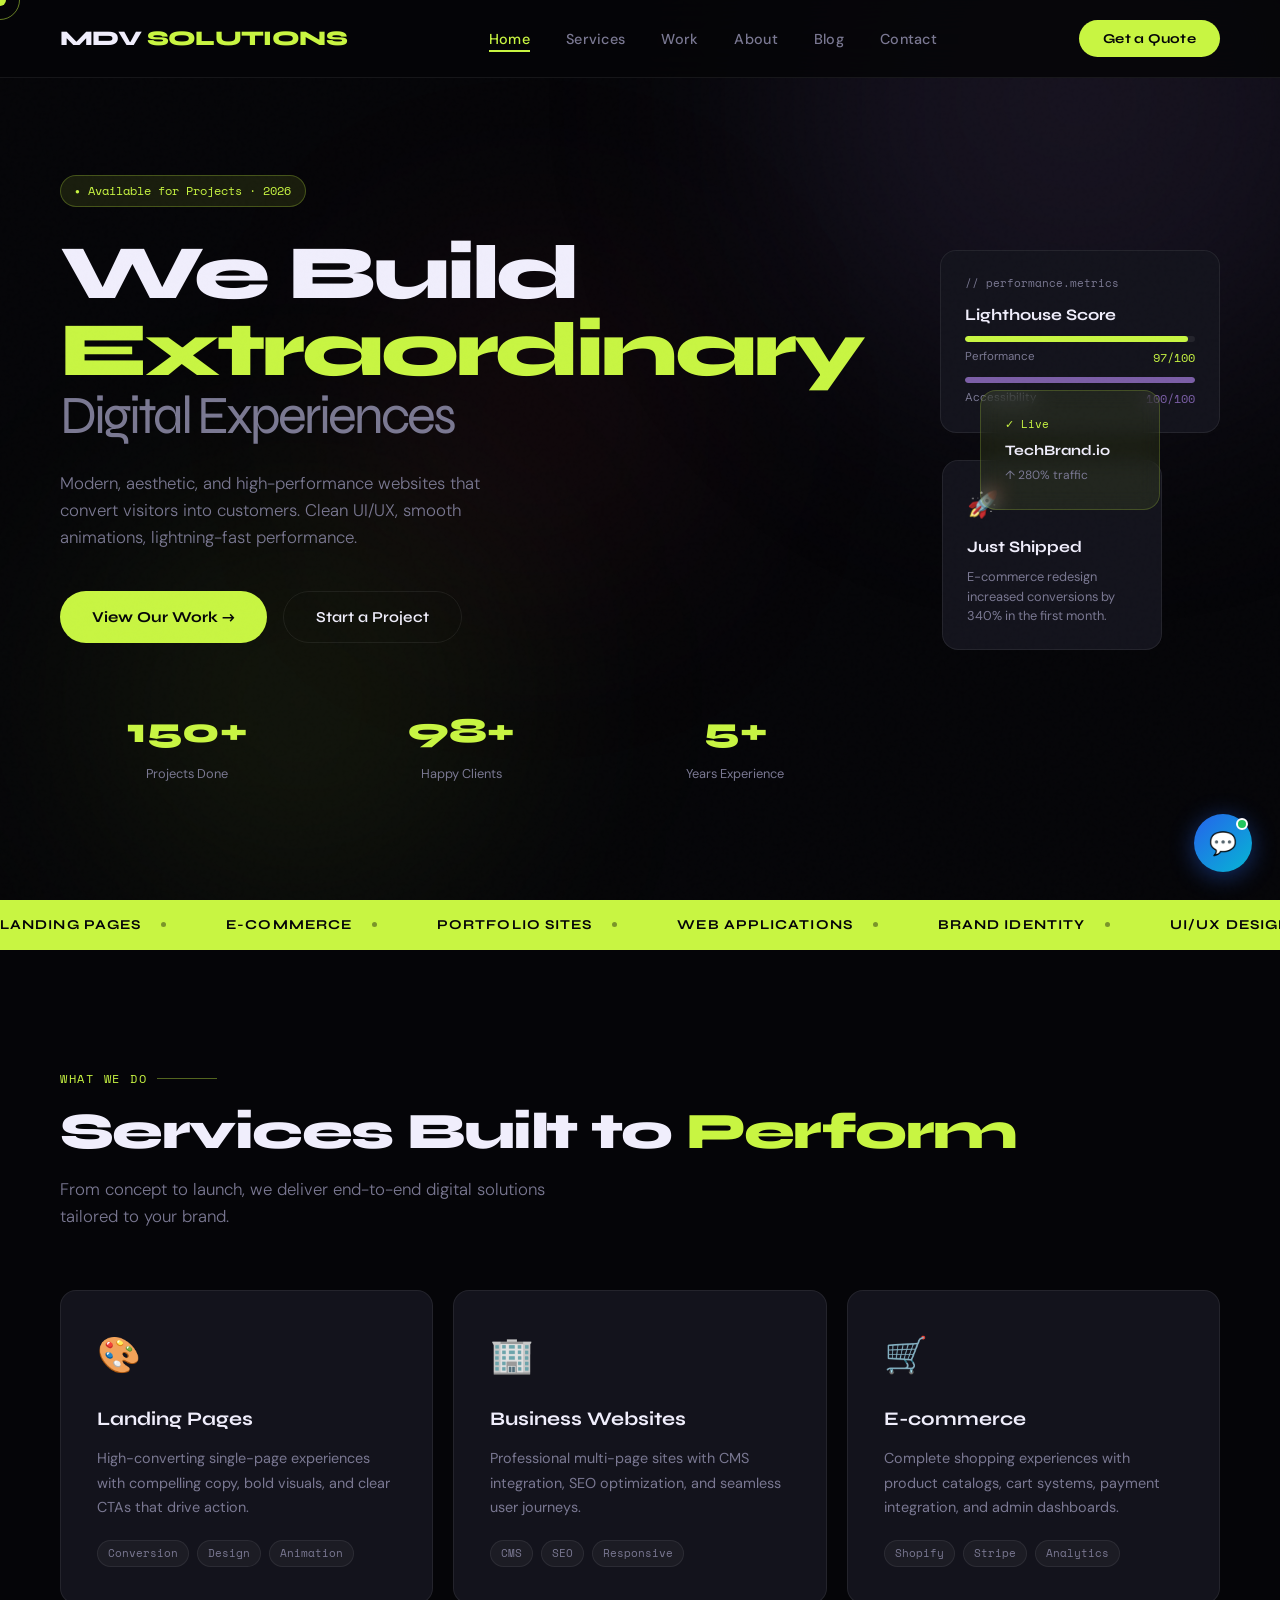
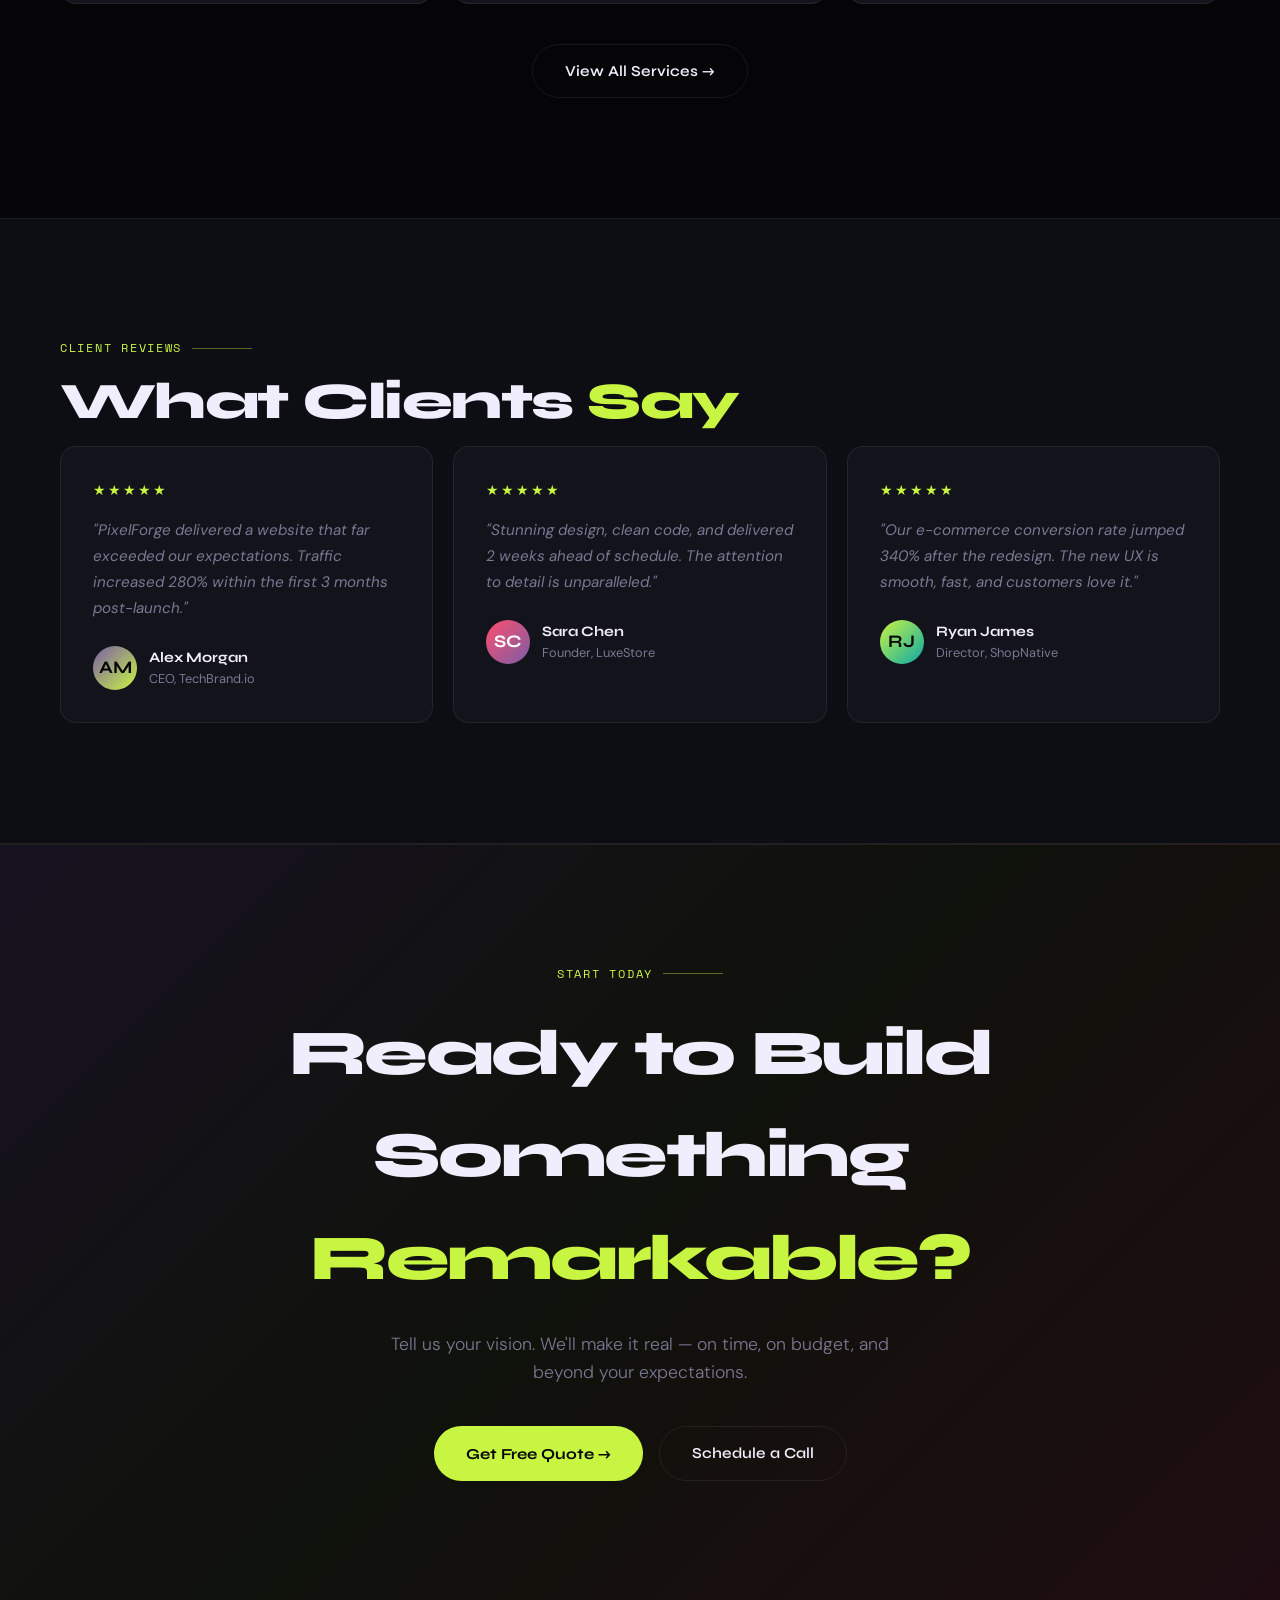
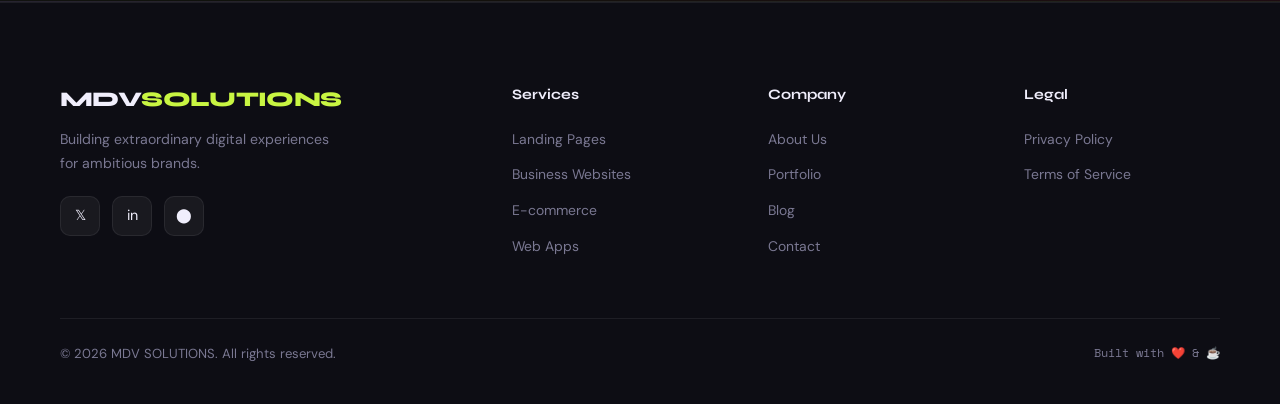
==== commit 9f8552e7: "Update footer logo from PIXELFORGE to MDVSOLUTIONS" ====
--- a/index.html
+++ b/index.html
@@ -184,7 +184,7 @@
 <footer>
   <div class="footer-grid">
     <div class="footer-brand">
-      <a class="logo" href="index.html">PIXEL<span>FORGE</span></a>
+      <a class="logo" href="index.html">MDV<span>SOLUTIONS</span></a>
       <p>Building extraordinary digital experiences for ambitious brands.</p>
       <div class="social-links">
         <div class="social-btn">𝕏</div><div class="social-btn">in</div><div class="social-btn">⬤</div>
@@ -209,5 +209,81 @@
     }, 25);
   });
 </script>
+  <!-- MDV Chatbot Bubble -->
+<style>
+  .mdv-chat-btn {
+    position: fixed; bottom: 28px; right: 28px; z-index: 9999;
+    width: 58px; height: 58px; border-radius: 50%;
+    background: linear-gradient(135deg, #2563eb, #06b6d4);
+    border: none; cursor: pointer;
+    display: flex; align-items: center; justify-content: center;
+    font-size: 1.4rem;
+    box-shadow: 0 4px 24px rgba(37,99,235,0.45);
+    transition: transform 0.2s, box-shadow 0.2s;
+  }
+  .mdv-chat-btn:hover {
+    transform: scale(1.1);
+    box-shadow: 0 6px 32px rgba(37,99,235,0.6);
+  }
+  .mdv-chat-btn .notif-dot {
+    position: absolute; top: 4px; right: 4px;
+    width: 12px; height: 12px; border-radius: 50%;
+    background: #22c55e; border: 2px solid white;
+    animation: blink 2s infinite;
+  }
+  @keyframes blink { 0%,100%{opacity:1} 50%{opacity:0.4} }
+
+  .mdv-chat-frame {
+    position: fixed; bottom: 100px; right: 28px; z-index: 9998;
+    width: 400px; height: 580px;
+    border-radius: 16px; overflow: hidden;
+    box-shadow: 0 20px 60px rgba(0,0,0,0.5);
+    border: 1px solid rgba(59,130,246,0.2);
+    display: none;
+    animation: popUp 0.25s ease;
+  }
+  .mdv-chat-frame.open { display: block; }
+  .mdv-chat-frame iframe {
+    width: 100%; height: 100%; border: none;
+  }
+  @keyframes popUp {
+    from { opacity:0; transform: scale(0.92) translateY(12px); }
+    to   { opacity:1; transform: scale(1)    translateY(0); }
+  }
+
+  @media(max-width: 500px) {
+    .mdv-chat-frame {
+      width: calc(100vw - 24px);
+      height: 70vh;
+      right: 12px; bottom: 90px;
+    }
+  }
+</style>
+
+<!-- Chat Bubble Button -->
+<button class="mdv-chat-btn" onclick="toggleChat()">
+  💬
+  <div class="notif-dot"></div>
+</button>
+
+<!-- Chat iframe -->
+<div class="mdv-chat-frame" id="mdv-frame">
+  <iframe src="pages/mdv-chatbot.html"></iframe>
+</div>
+
+<script>
+  function toggleChat() {
+    const frame = document.getElementById('mdv-frame');
+    frame.classList.toggle('open');
+  }
+  // Close on outside click
+  document.addEventListener('click', function(e) {
+    const frame = document.getElementById('mdv-frame');
+    const btn = document.querySelector('.mdv-chat-btn');
+    if (!frame.contains(e.target) && !btn.contains(e.target)) {
+      frame.classList.remove('open');
+    }
+  });
+</script>
 </body>
 </html>
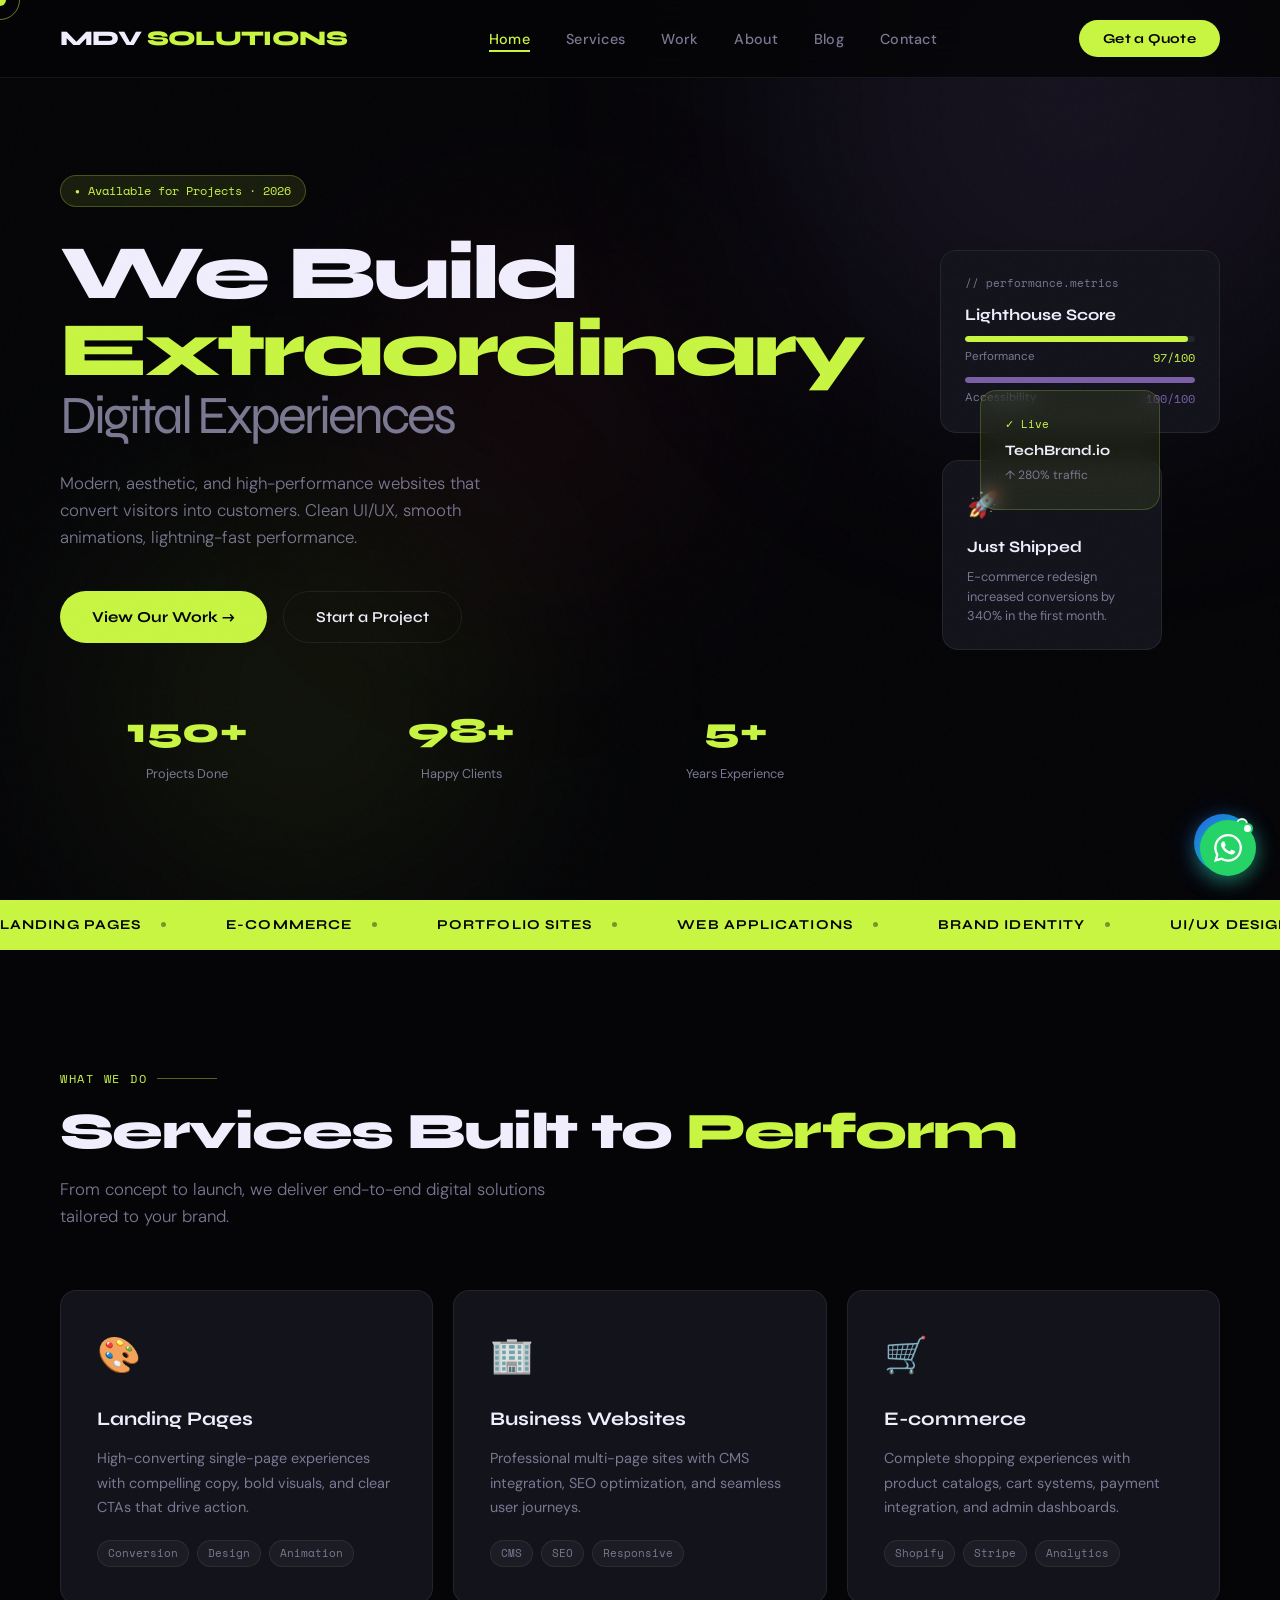
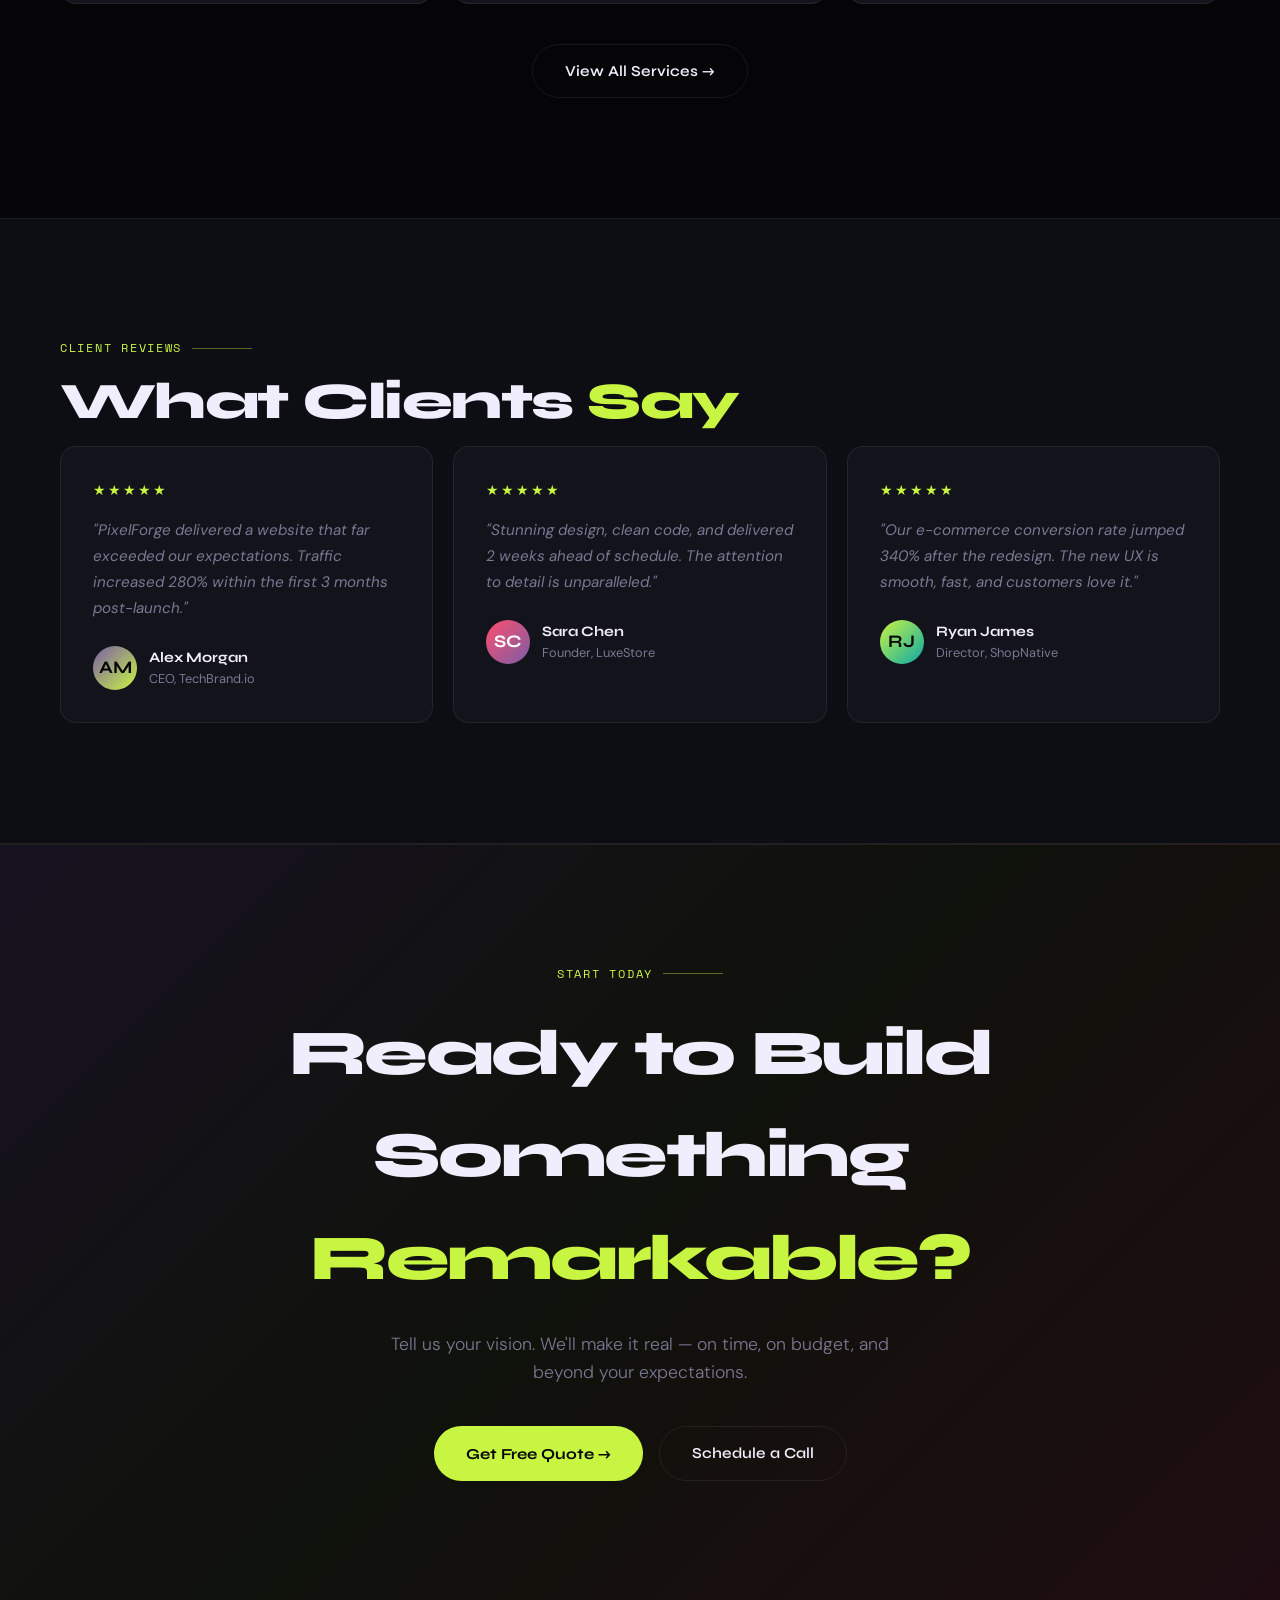
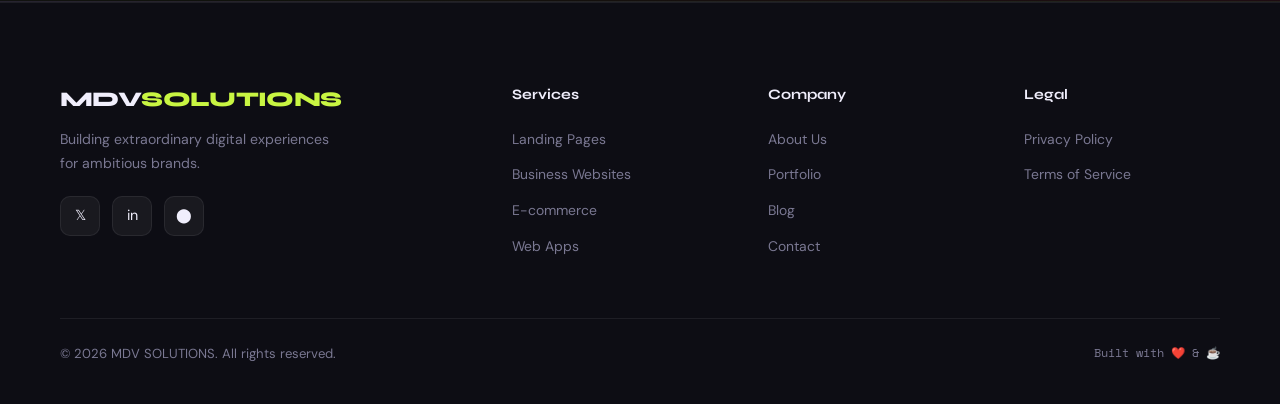
==== commit 208826ea: "Update index.html" ====
--- a/index.html
+++ b/index.html
@@ -285,5 +285,48 @@
     }
   });
 </script>
+  <!-- WhatsApp Button -->
+<style>
+  .wa-btn {
+    position: fixed; bottom: 24px; right: 24px; z-index: 9999;
+    width: 56px; height: 56px; border-radius: 50%;
+    background: #25d366; border: none; cursor: pointer;
+    display: flex; align-items: center; justify-content: center;
+    box-shadow: 0 4px 20px rgba(37,211,102,0.5);
+    transition: transform 0.2s, box-shadow 0.2s;
+    text-decoration: none;
+  }
+  .wa-btn:hover { transform: scale(1.1); box-shadow: 0 6px 28px rgba(37,211,102,0.7); }
+  .wa-btn svg { width: 28px; height: 28px; fill: white; }
+  .wa-btn .wa-dot {
+    position: absolute; top: 3px; right: 3px;
+    width: 11px; height: 11px; border-radius: 50%;
+    background: #fff; border: 2px solid #25d366;
+    animation: waPulse 2s infinite;
+  }
+  @keyframes waPulse { 0%,100%{transform:scale(1)} 50%{transform:scale(1.3)} }
+  .wa-btn::before {
+    content: 'Chat on WhatsApp';
+    position: absolute; right: 68px; top: 50%; transform: translateY(-50%);
+    background: #1a1a1a; color: #fff;
+    font-family: 'DM Sans', sans-serif; font-size: 0.75rem;
+    padding: 6px 12px; border-radius: 6px; white-space: nowrap;
+    opacity: 0; pointer-events: none; transition: opacity 0.2s;
+  }
+  .wa-btn:hover::before { opacity: 1; }
+  @media(max-width:600px) {
+    .wa-btn { bottom: 16px; right: 16px; width: 50px; height: 50px; }
+    .wa-btn::before { display: none; }
+  }
+</style>
+
+<a class="wa-btn"
+   href="https://wa.me/91XXXXXXXXXX?text=Hello%20MDV%20Solutions!%20I%20would%20like%20to%20discuss%20a%20project."
+   target="_blank" rel="noopener">
+  <svg viewBox="0 0 24 24" xmlns="http://www.w3.org/2000/svg">
+    <path d="M17.472 14.382c-.297-.149-1.758-.867-2.03-.967-.273-.099-.471-.148-.67.15-.197.297-.767.966-.94 1.164-.173.199-.347.223-.644.075-.297-.15-1.255-.463-2.39-1.475-.883-.788-1.48-1.761-1.653-2.059-.173-.297-.018-.458.13-.606.134-.133.298-.347.446-.52.149-.174.198-.298.298-.497.099-.198.05-.371-.025-.52-.075-.149-.669-1.612-.916-2.207-.242-.579-.487-.5-.669-.51-.173-.008-.371-.01-.57-.01-.198 0-.52.074-.792.372-.272.297-1.04 1.016-1.04 2.479 0 1.462 1.065 2.875 1.213 3.074.149.198 2.096 3.2 5.077 4.487.709.306 1.262.489 1.694.625.712.227 1.36.195 1.871.118.571-.085 1.758-.719 2.006-1.413.248-.694.248-1.289.173-1.413-.074-.124-.272-.198-.57-.347m-5.421 7.403h-.004a9.87 9.87 0 01-5.031-1.378l-.361-.214-3.741.982.998-3.648-.235-.374a9.86 9.86 0 01-1.51-5.26c.001-5.45 4.436-9.884 9.888-9.884 2.64 0 5.122 1.03 6.988 2.898a9.825 9.825 0 012.893 6.994c-.003 5.45-4.437 9.884-9.885 9.884m8.413-18.297A11.815 11.815 0 0012.05 0C5.495 0 .16 5.335.157 11.892c0 2.096.547 4.142 1.588 5.945L.057 24l6.305-1.654a11.882 11.882 0 005.683 1.448h.005c6.554 0 11.89-5.335 11.893-11.893a11.821 11.821 0 00-3.48-8.413z"/>
+  </svg>
+  <div class="wa-dot"></div>
+</a>
 </body>
 </html>
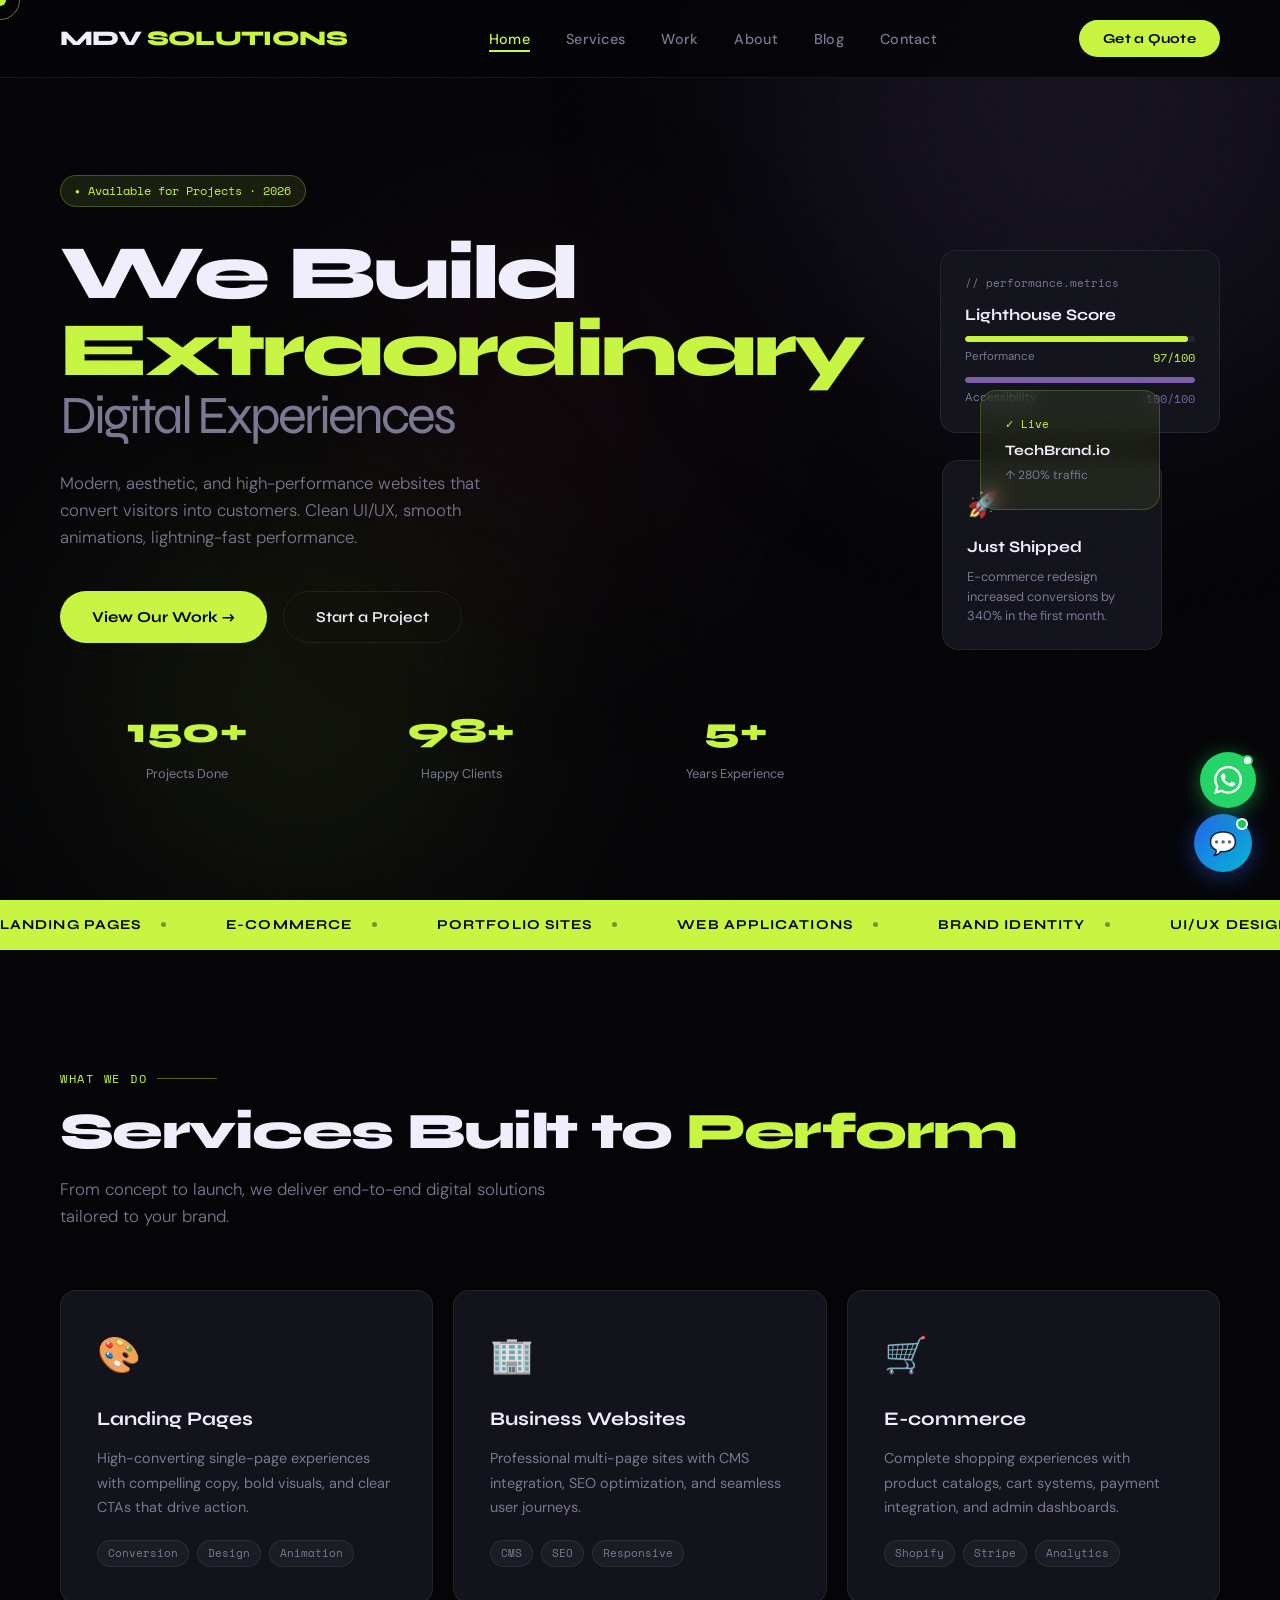
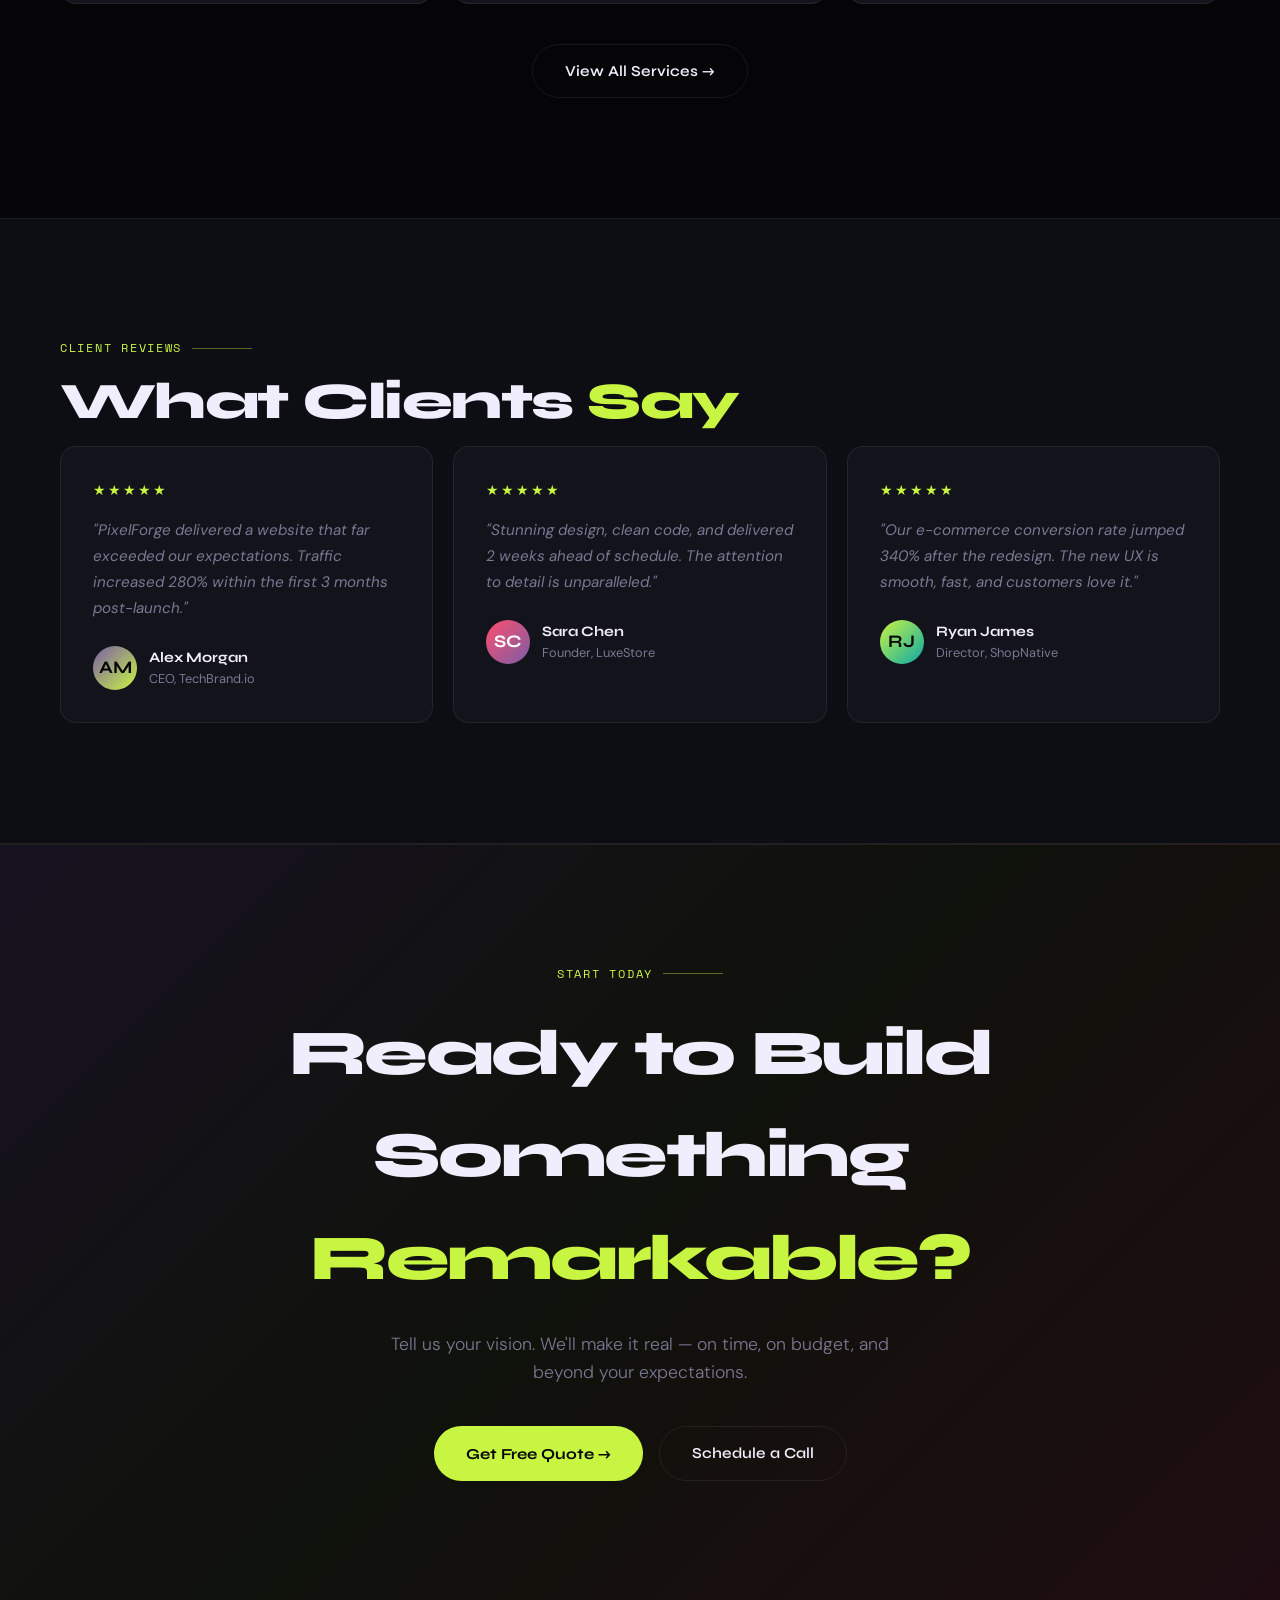
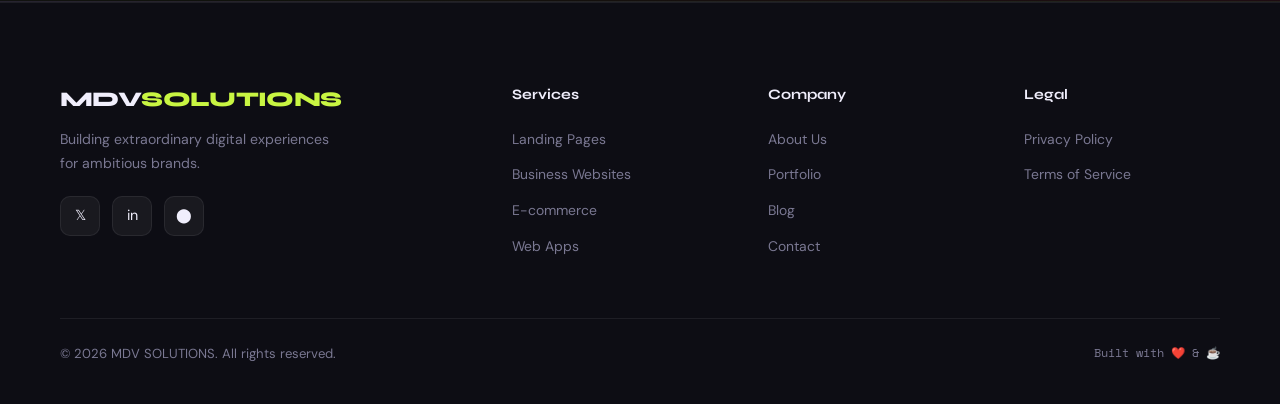
==== commit 4deb8d3d: "Update index.html" ====
--- a/index.html
+++ b/index.html
@@ -288,7 +288,7 @@
   <!-- WhatsApp Button -->
 <style>
   .wa-btn {
-    position: fixed; bottom: 24px; right: 24px; z-index: 9999;
+    position: fixed; bottom: 92px; right: 24px; z-index: 9999;
     width: 56px; height: 56px; border-radius: 50%;
     background: #25d366; border: none; cursor: pointer;
     display: flex; align-items: center; justify-content: center;
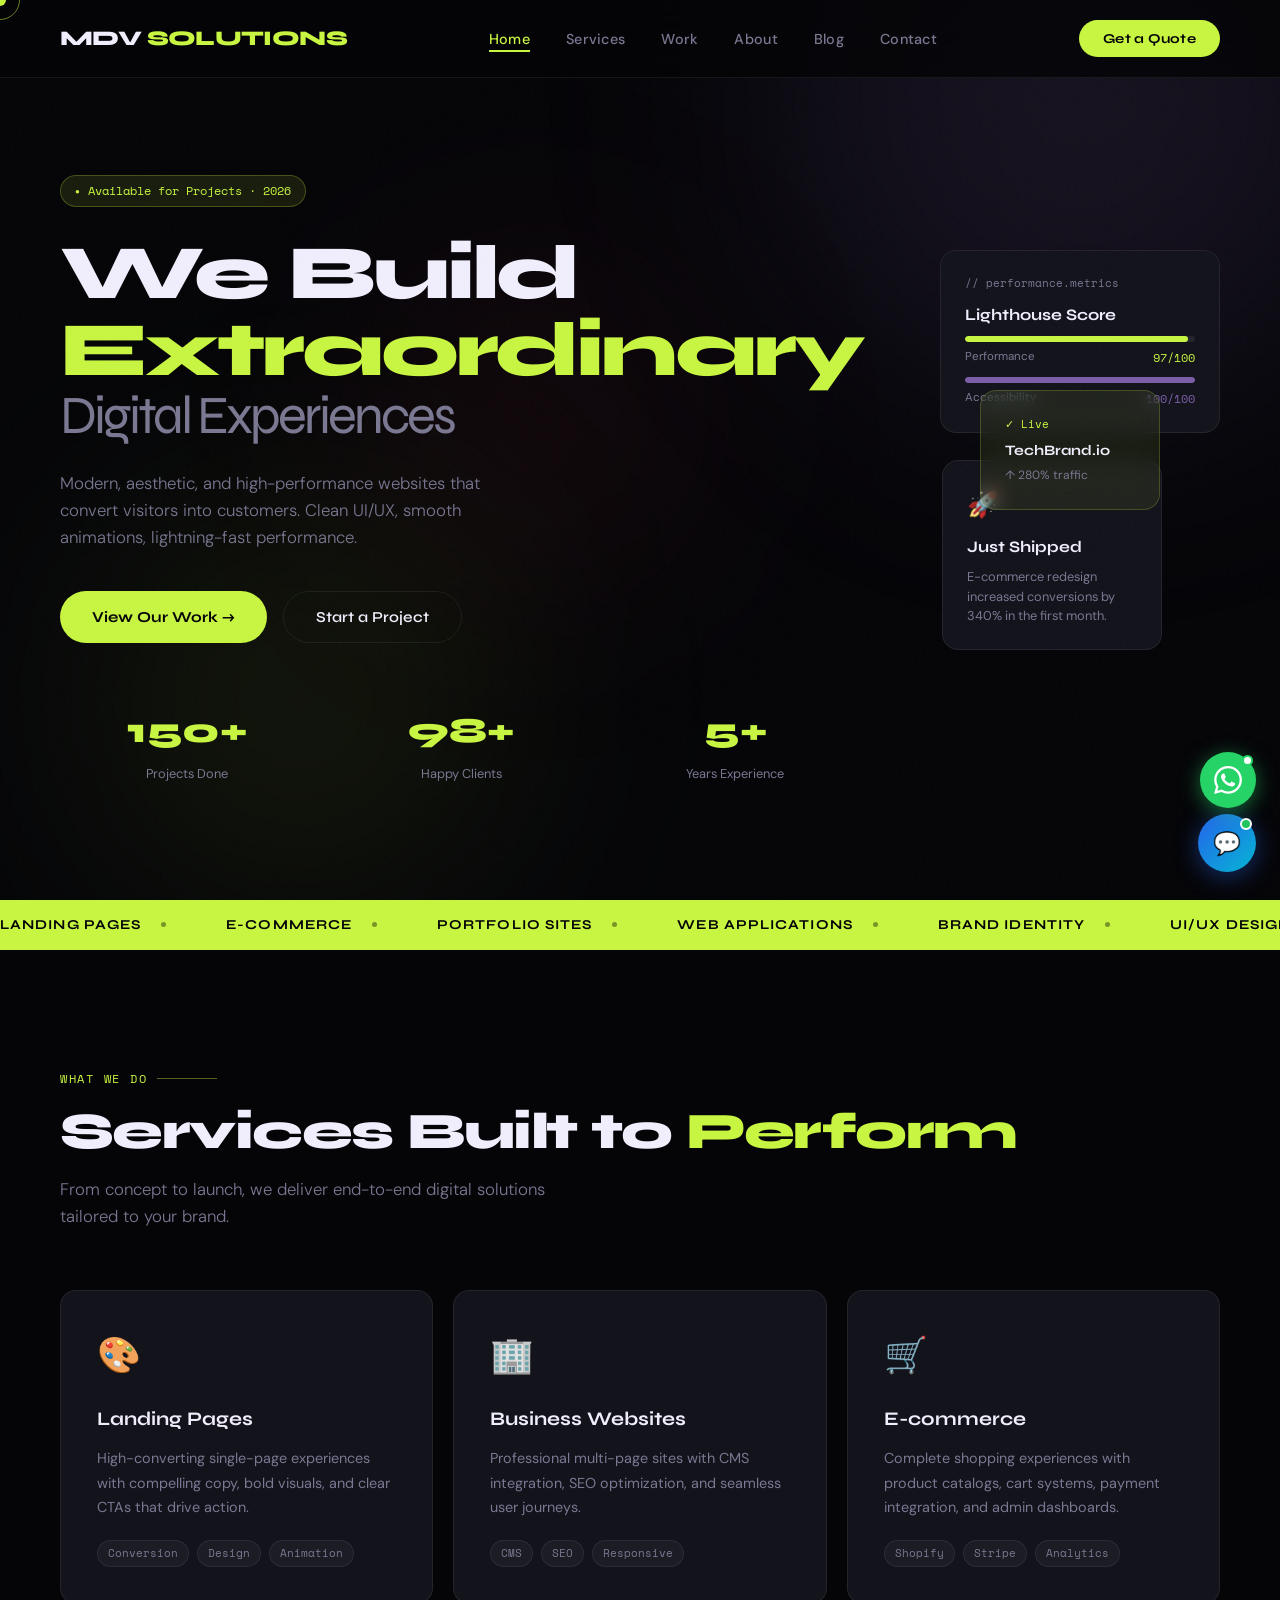
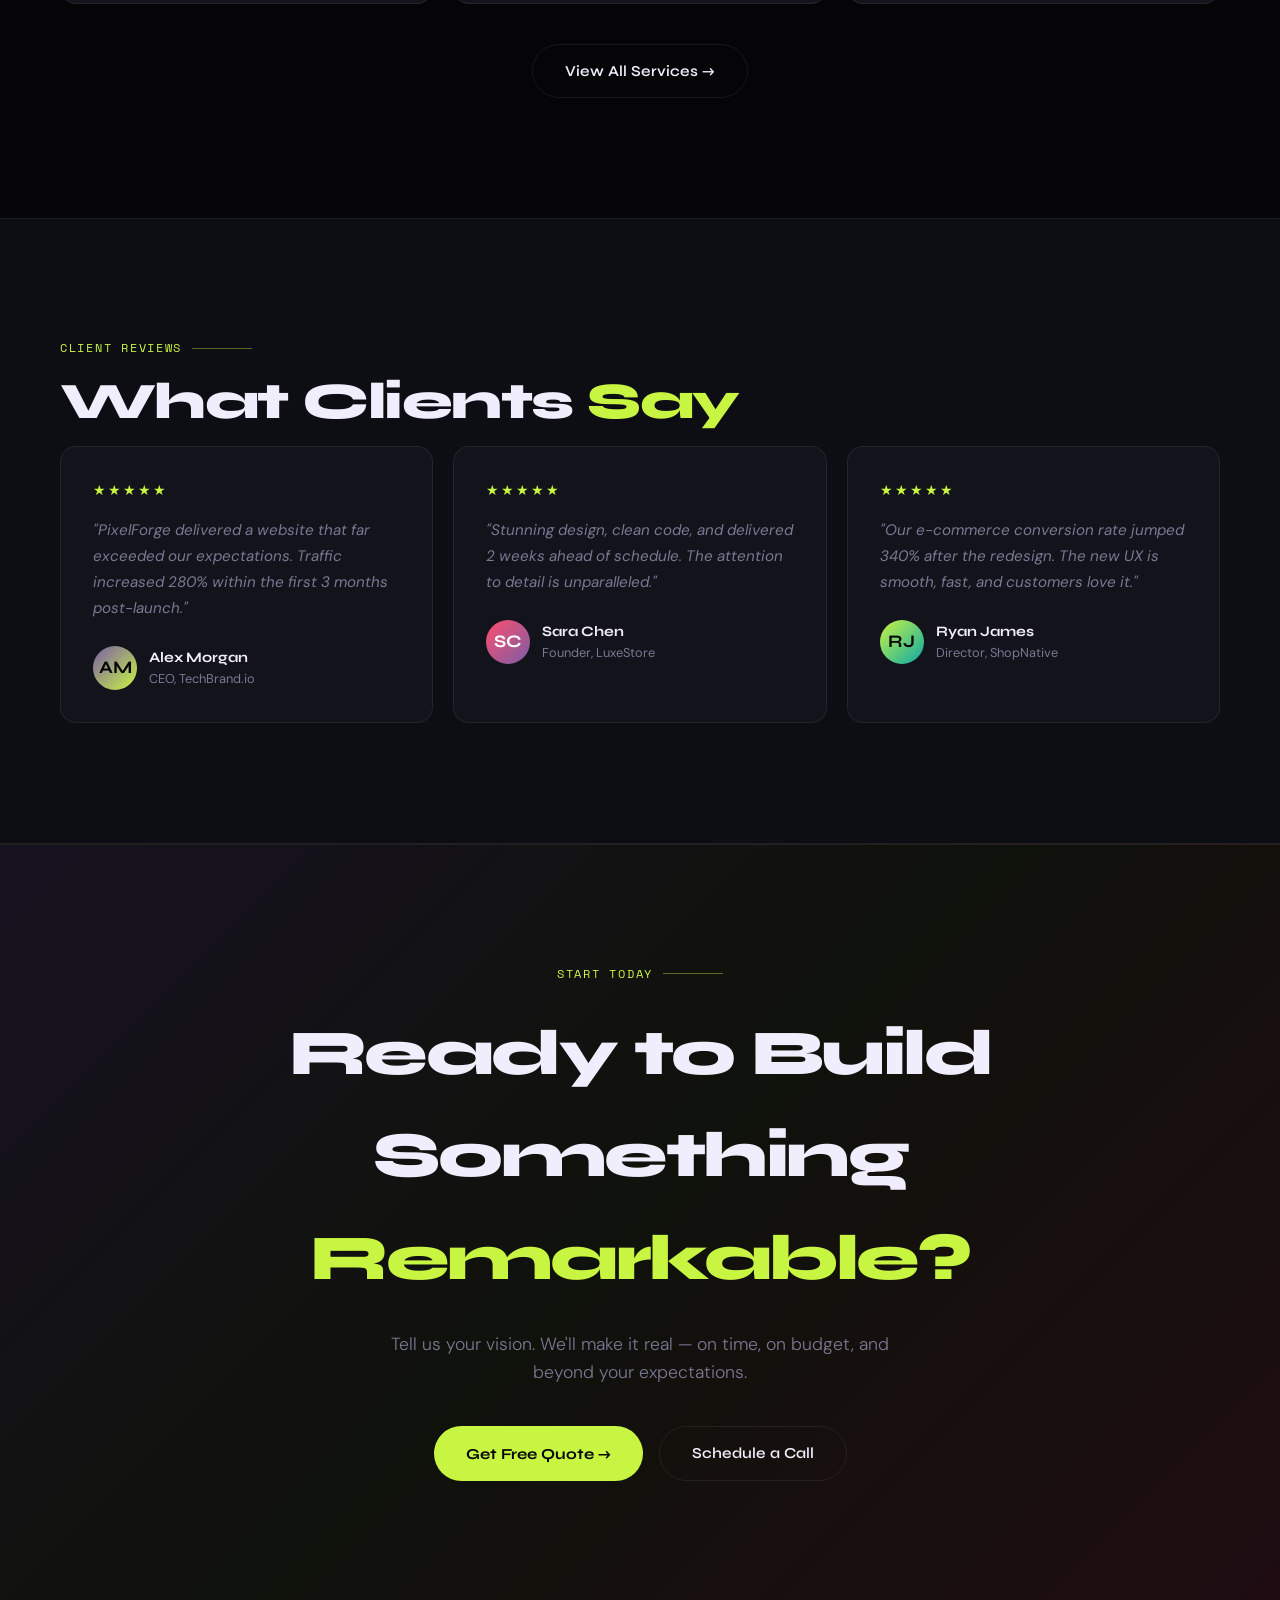
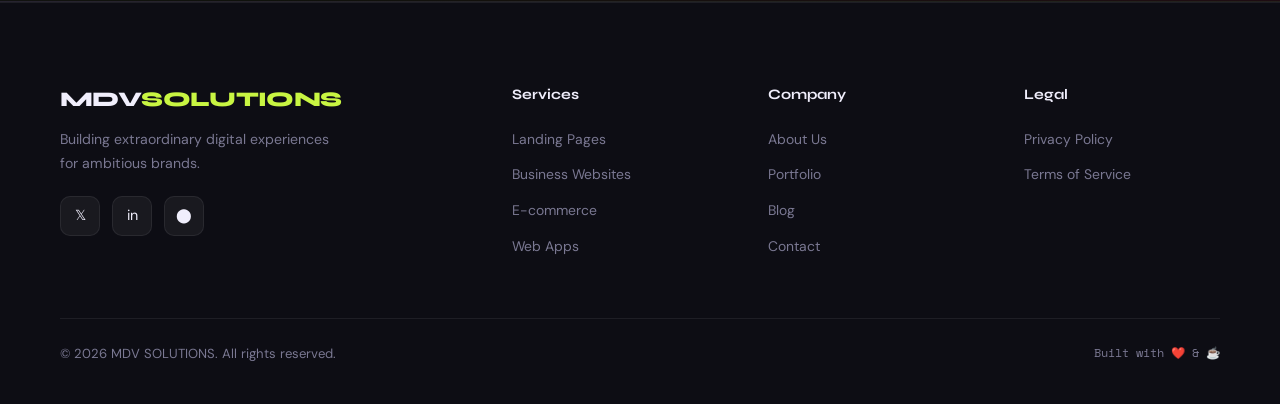
==== commit a83fe0e9: "Update index.html" ====
--- a/index.html
+++ b/index.html
@@ -212,7 +212,7 @@
   <!-- MDV Chatbot Bubble -->
 <style>
   .mdv-chat-btn {
-    position: fixed; bottom: 28px; right: 28px; z-index: 9999;
+    position: fixed; bottom: 28px; right: 24px; z-index: 9999;
     width: 58px; height: 58px; border-radius: 50%;
     background: linear-gradient(135deg, #2563eb, #06b6d4);
     border: none; cursor: pointer;
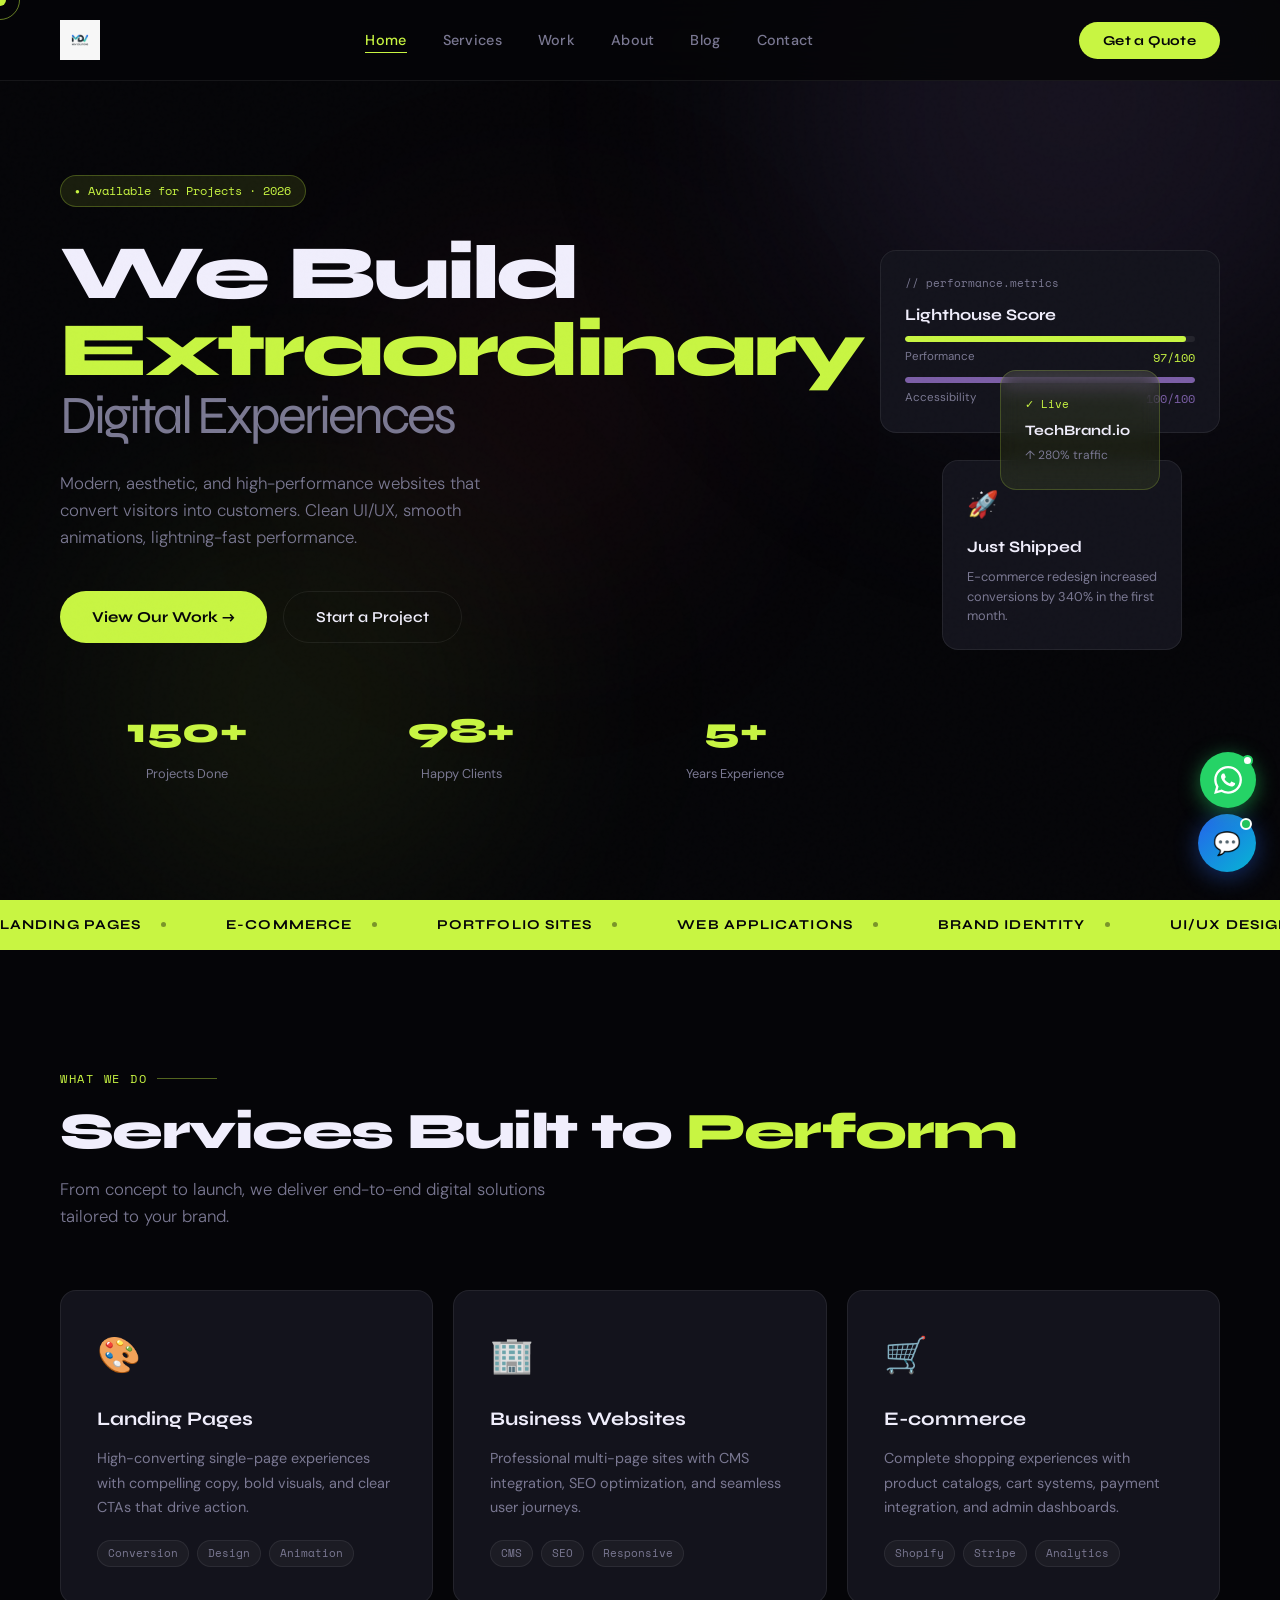
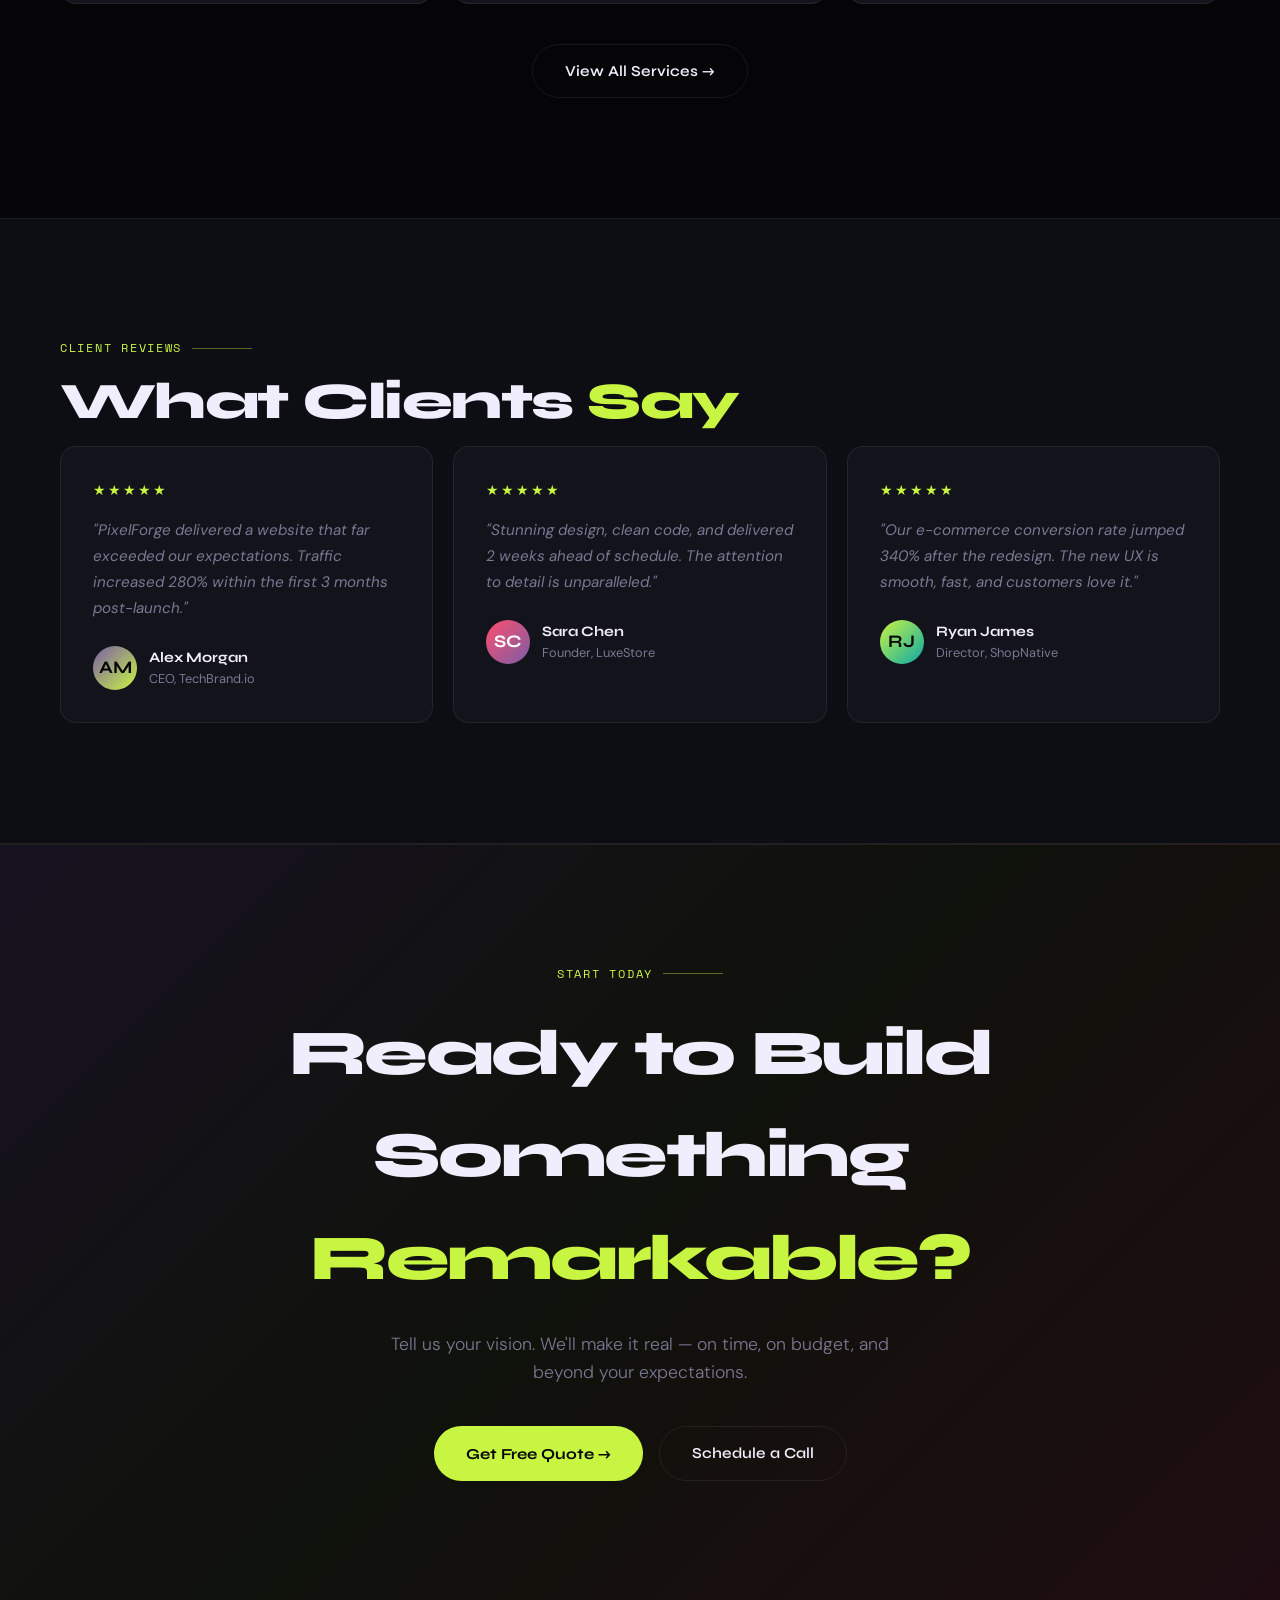
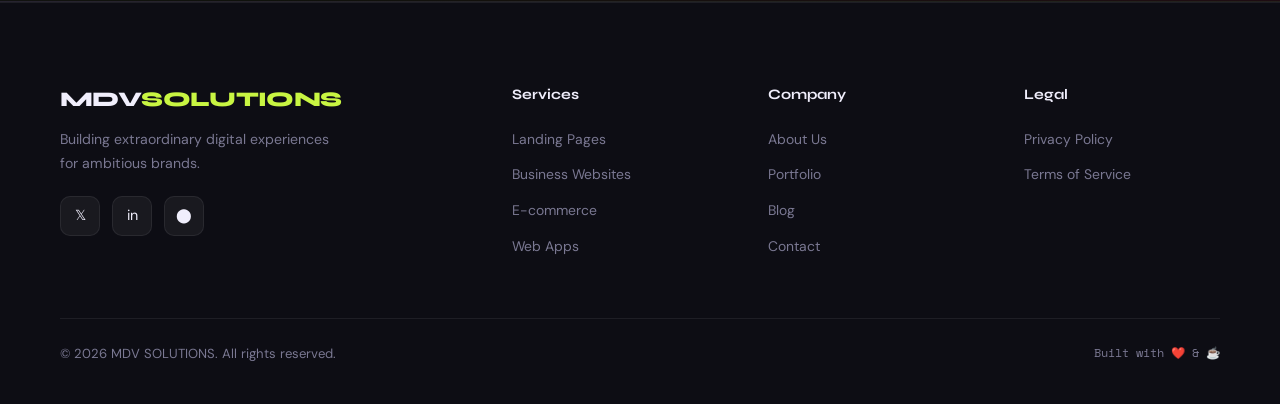
==== commit 9f94e58c: "Update index.html" ====
--- a/index.html
+++ b/index.html
@@ -64,7 +64,9 @@
 
 <!-- NAV -->
 <nav id="navbar">
-  <a class="logo" href="index.html">MDV <span>SOLUTIONS</span></a>
+  <a class="logo" href="index.html">
+  <img src="image/WhatsApp Image 2026-03-04 at 10.05.48 PM.jpeg" alt="MDV Solutions" style="height:40px;width:auto;">
+</a>
   <ul class="nav-links">
     <li><a href="index.html" class="current">Home</a></li>
     <li><a href="pages/services.html">Services</a></li>
--- a/css/style.css
+++ b/css/style.css
@@ -55,7 +55,13 @@
   position: fixed; top: 0; left: 0; height: 3px;
   background: var(--accent); z-index: 600; transition: width 0.1s linear; width: 0;
 }
-
+/* ==== LOGO ======*/
+.logo img {
+  height: 40px;
+  width: auto;
+  object-fit: contain;
+  display: block;
+}
 /* ===== NAVIGATION ===== */
 nav {
   position: fixed; top: 0; left: 0; right: 0; z-index: 500;
@@ -143,9 +149,9 @@
   background: var(--card); border: 1px solid var(--border); border-radius: var(--radius);
   padding: 24px; position: absolute; backdrop-filter: blur(10px);
 }
-.hc1 { width: 280px; top: 20px; right: 0; animation: float1 4s ease-in-out infinite; }
-.hc2 { width: 220px; bottom: 80px; left: 0; animation: float2 5s ease-in-out infinite; }
-.hc3 { width: 180px; top: 160px; right: 60px; background: rgba(200,245,66,0.08); border-color: rgba(200,245,66,0.2); animation: float3 3.5s ease-in-out infinite; }
+.hc1 { width: 340px; top: 20px; right: 0; animation: float1 4s ease-in-out infinite; }
+.hc2 { width: 240px; bottom: 80px; left: 0; animation: float2 5s ease-in-out infinite; }
+.hc3 { width: 160px; top: 140px; right: 60px; background: rgba(200,245,66,0.08); border-color: rgba(200,245,66,0.2); animation: float3 3.5s ease-in-out infinite; }
 .hc-label { font-family: var(--font-mono); font-size: 0.68rem; color: var(--muted); margin-bottom: 10px; }
 .hc-title { font-family: var(--font-head); font-weight: 700; font-size: 1rem; margin-bottom: 8px; }
 .hc-bar { height: 6px; border-radius: 100px; background: var(--border); margin-bottom: 6px; overflow: hidden; }
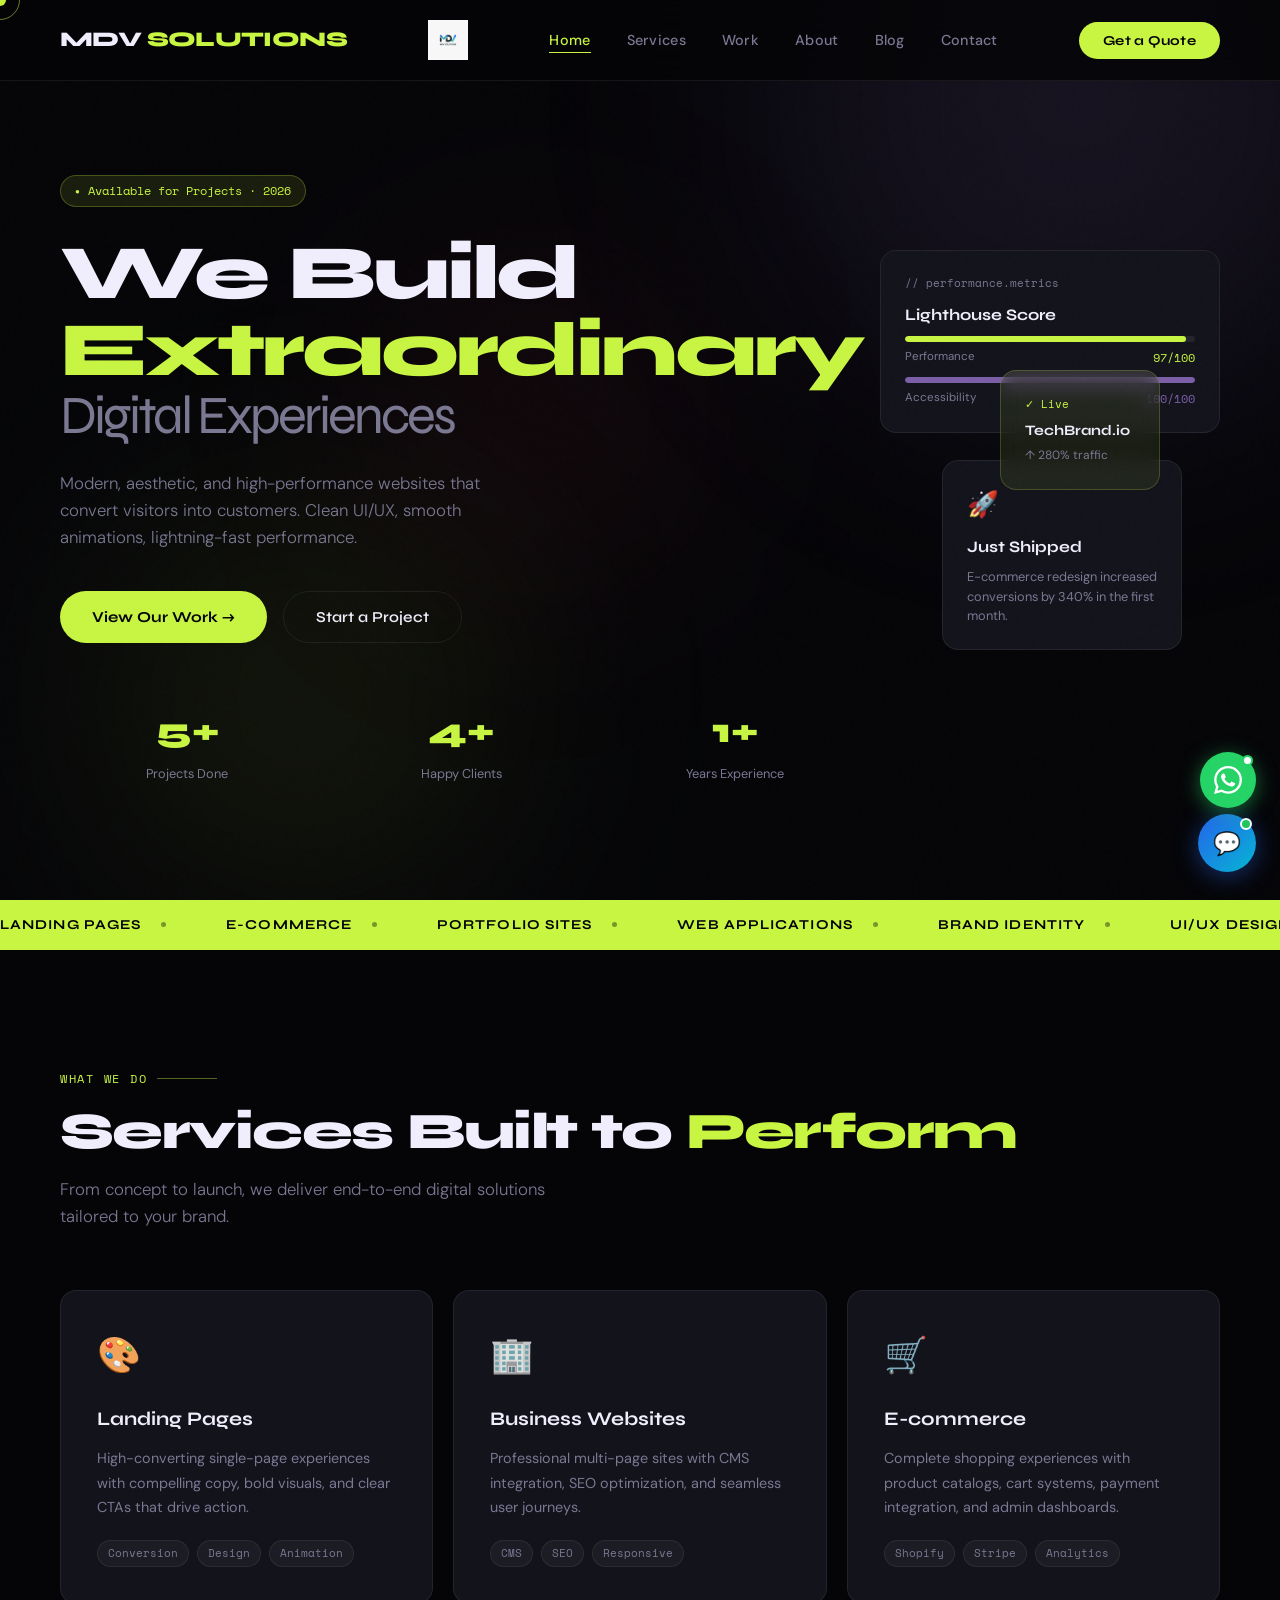
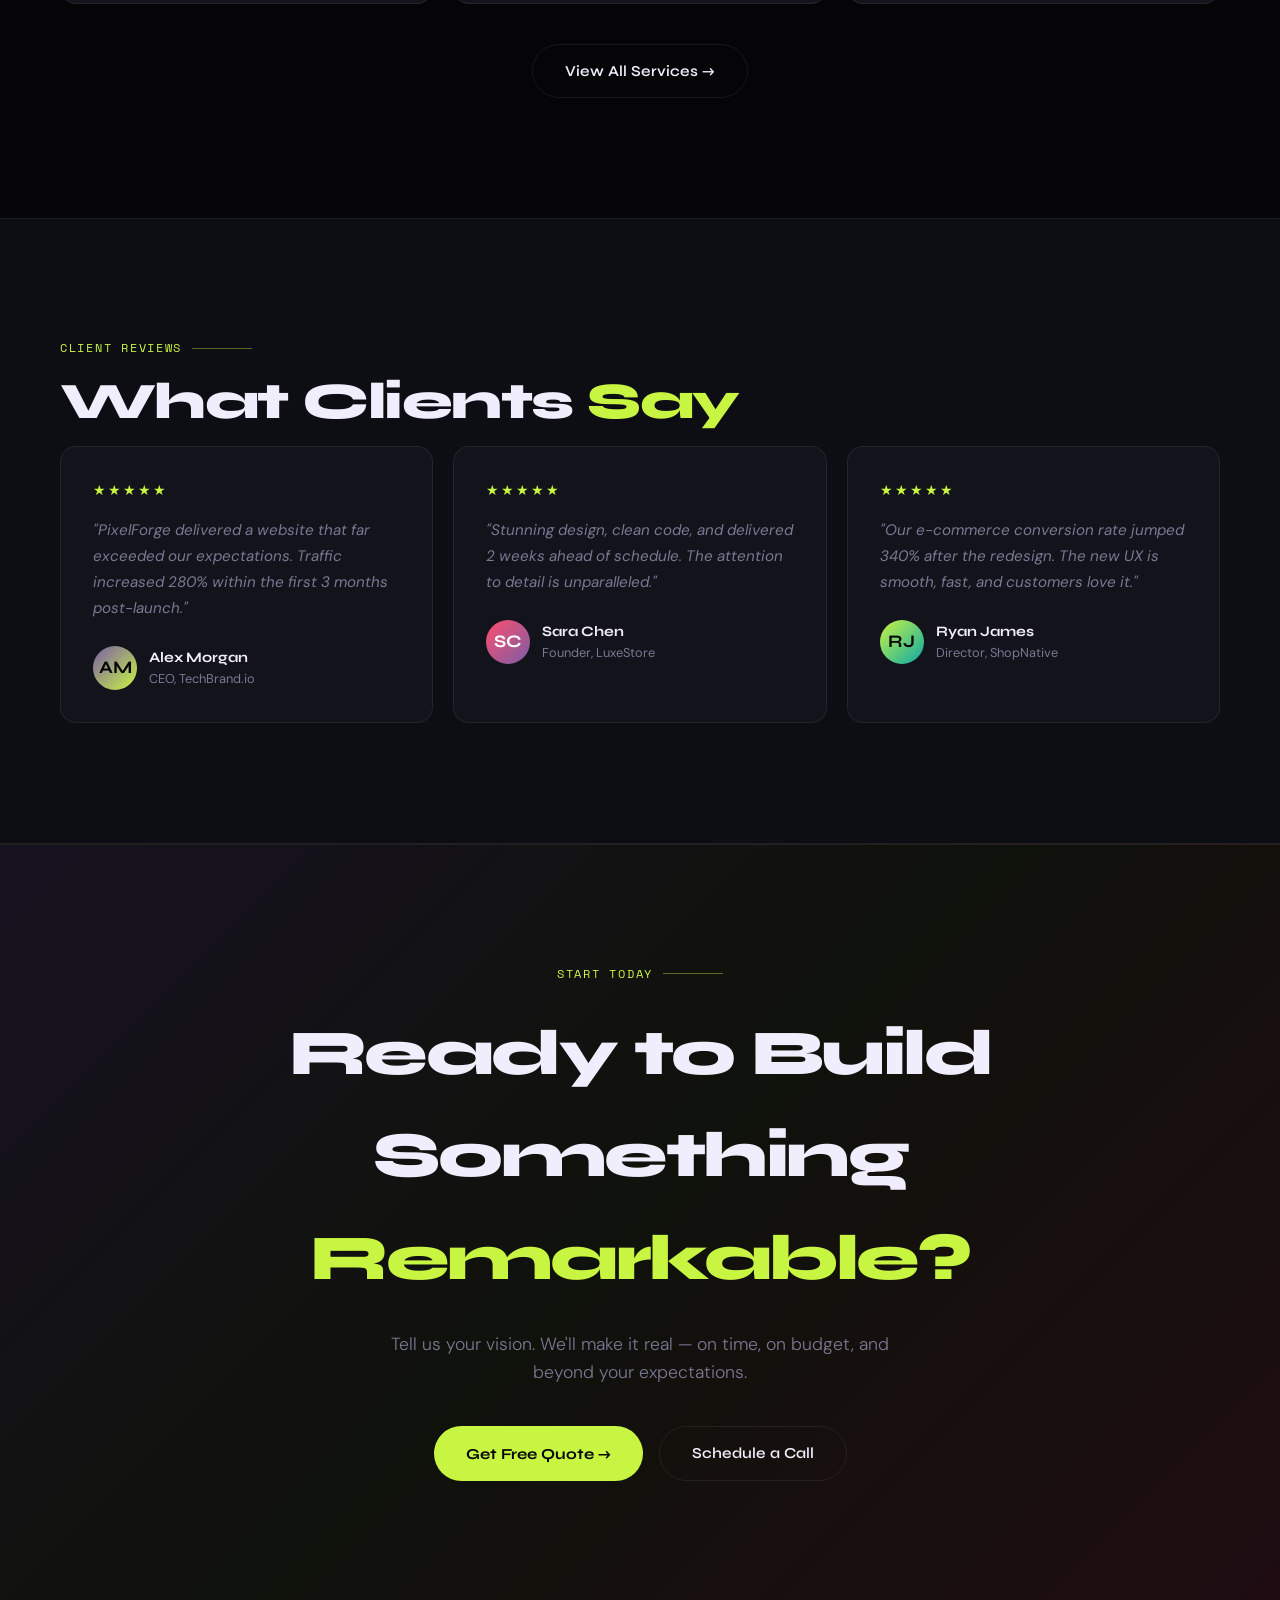
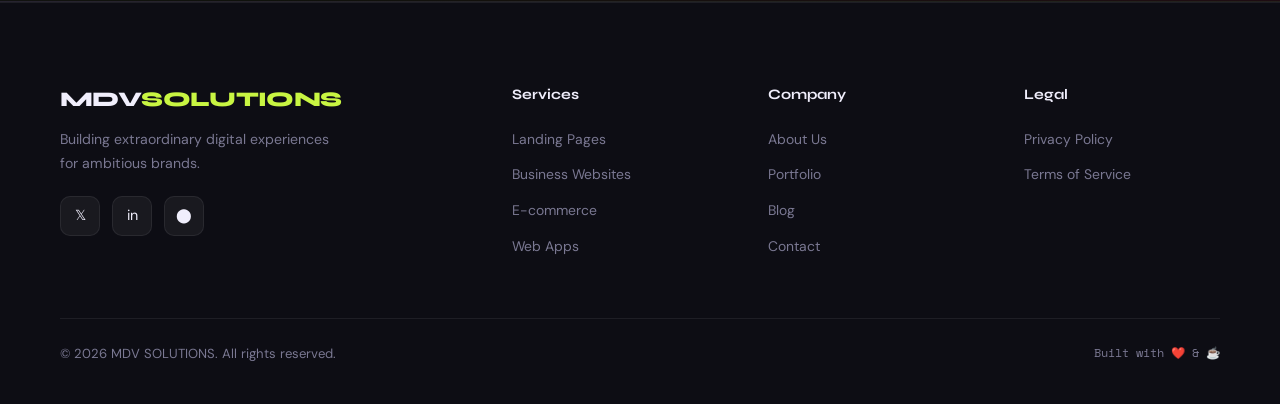
==== commit 656e55ab: "Update index.html" ====
--- a/index.html
+++ b/index.html
@@ -64,6 +64,7 @@
 
 <!-- NAV -->
 <nav id="navbar">
+  <a class="logo" href="index.html">MDV <span>SOLUTIONS</span></a>
   <a class="logo" href="index.html">
   <img src="image/WhatsApp Image 2026-03-04 at 10.05.48 PM.jpeg" alt="MDV Solutions" style="height:40px;width:auto;">
 </a>
@@ -98,9 +99,9 @@
       <button class="btn-outline" onclick="openModal()">Start a Project</button>
     </div>
     <div class="hero-stats">
-      <div class="stat"><span class="stat-num" data-count="150">0+</span><span class="stat-label">Projects Done</span></div>
-      <div class="stat"><span class="stat-num" data-count="98">0</span><span class="stat-label">Happy Clients</span></div>
-      <div class="stat"><span class="stat-num" data-count="5">0</span><span class="stat-label">Years Experience</span></div>
+      <div class="stat"><span class="stat-num" data-count="5">0+</span><span class="stat-label">Projects Done</span></div>
+      <div class="stat"><span class="stat-num" data-count="4">0</span><span class="stat-label">Happy Clients</span></div>
+      <div class="stat"><span class="stat-num" data-count="1">0</span><span class="stat-label">Years Experience</span></div>
     </div>
   </div>
   <div class="hero-visual">
